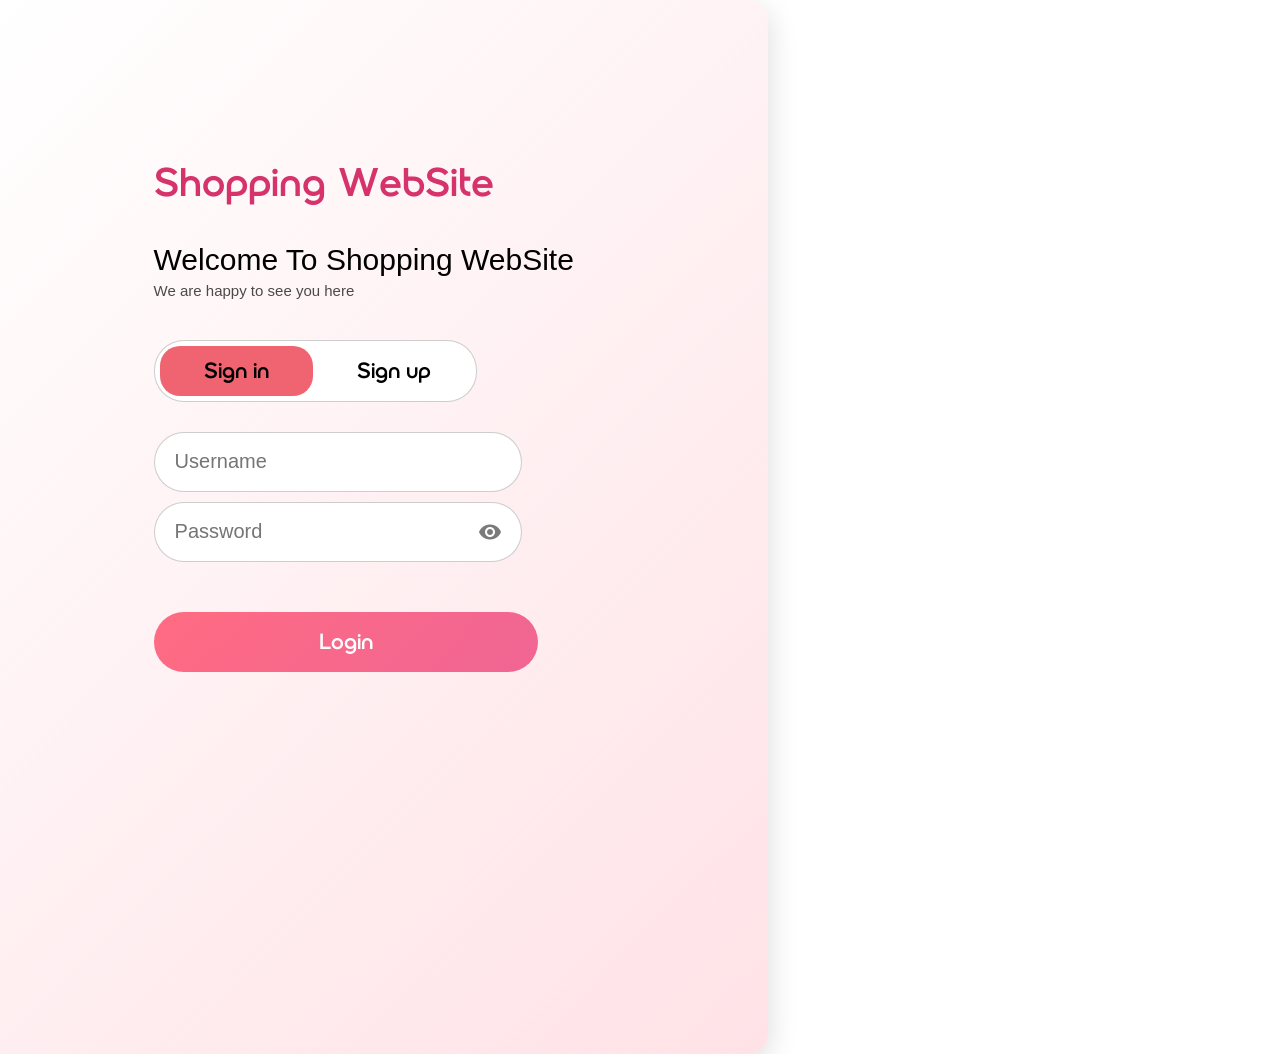
==== src/admin/index.html @ a98aa0a7 "dev UI user + logic login user" ====
<!DOCTYPE html>
<html lang="en">
<head>
    <meta charset="UTF-8">
    <meta name="viewport" content="width=device-width, initial-scale=1.0">
    <link rel="stylesheet" href="../style.css">
    <title>Admin Panel</title>
</head>
<body>
        <div id="feature_admin_info">
            <h2>Admin Management</h2>
            <button><a href="./roles/" style="text-decoration: none; color: black;">Roles Page</a></button>
            <input type="text" placeholder="User Name" class="input_user">
            <input type="text" placeholder="Password" class="input_password">
            <button onclick="add_users()">Add New User</button>
            <button onclick="sign_out()">Sign out</button>
            <select name="roles" id="roles_users">
                <option value="" hidden>Choose Role</option>
            </select>
        </div>
        <div id="info_table_admin">
            <table class="table_admin">
                <tr>
                    <th>ID</th>
                    <th>Username</th>
                    <th>Password</th>
                    <th>Roles</th>
                    <th>Action</th>
                </tr>
            </table>
        </div>
        <script src="../main.js"></script>
        <script src="admin.js"></script>
</body> 
</html>
---- src/style.css ----
@font-face {
    font-family: "darleysans";
    src: url(../asset/font/DarleySans-Regular.otf);
}
@font-face {
    font-family: "dita";
    src: url(../asset/font/Dita-Sweet.ttf);
}
@keyframes fadeIn {
    from {
        opacity: 0;
        transform: translateY(20px);
    }
    to {
        opacity: 1;
        transform: translateY(0);
    }
}
:root{
    --background: rgba(255, 245, 245, 0.8);
    --font_text : -apple-system, BlinkMacSystemFont, 'Segoe UI', 'Roboto', 'Oxygen',
        'Ubuntu', 'Cantarell', 'Fira Sans', 'Droid Sans', 'Helvetica Neue',
        sans-serif;
    --font_text_other: "darleysans" , sans-serif;
    --background-image: url(../asset/img/yuya_shop.png);
    --font_text_user: 'dita', sans-serif;
}
#body_login
{
    margin: 0;
    font-family: var(--font_text);
    background: var(--background-image);
    background-size: cover;
    background-repeat: no-repeat;
    animation: fadeIn 0.6s ease;
}

h2{
    color: #d6336c;
    margin: 0;
    font-weight: 500;
    font-family: var(--font_text_other);
    
    margin-bottom: 5px;
    font-size: 40px;
}
p{
    font-family: var(--font_text);
    font-weight: 500;
    margin-bottom: 5px;
    font-size: 30px;
}
span
{
    opacity: 0.7;
    font-size: 15px;
}
#login_page
{
    display: grid;
    grid-template-columns: 6fr 4fr;
    grid-template-areas: 
    "content intro";
}
#conten_login
{   
    grid-area: content;
    padding-top: 20%;
    padding-left: 20%;
    background: linear-gradient(
        135deg,
        rgba(255, 255, 255, 0.85),
        rgba(255, 182, 193, 0.4)
    );
    backdrop-filter: blur(10px);
    border-bottom-right-radius: 20px;
    border-top-right-radius: 20px;
    box-shadow: 0 8px 30px rgba(0,0,0,0.15);
    min-height: 100dvh;
    /* min-width: 100dvw; */
}
.feature_sign_up,
.feature_login
{
    margin-top: 30px;
    margin-bottom: 30px;
}
.password_feature
{
    position: relative;
    width: 60%;
    margin-top: 10px;
}
.password_feature i
{
    position: absolute;
    top: 50%;
    right: 20px;
    transform: translateY(-50%);
    cursor: pointer;
    color: rgba(90, 89, 89, 0.8);
}
.hidden_feature
{
    display: none !important;
    transition: 0.3s ease;
}

.feature_sign_up input,
.feature_login input
{
    border: 1px solid rgba(90, 89, 89, 0.3);
    outline: none;
    display: block;
    margin-top: 10px;
    height: 60px;
    width: 60%;
    box-sizing: border-box;  
    max-height: 200px;
    font-size: 20px;
    padding-left: 20px;
    border-radius: 30px;
}
.feature_sign_up input:focus,
.feature_login input:focus
{
    border: 2px solid #ff6b81;
    box-shadow: 0 0 8px rgba(255, 105, 135, 0.4);
}

.password_feature input
{
    width: 100%;
    margin-top: 0;
    padding-right: 55px;
}
table{
    padding: 20px;
    height: 100%;
    overflow:scroll;
    border-spacing: 0;
}
th, td{
    padding: 0px 20px 0px 20px;
    border: 1px solid black;
}
#button_sign
{
    margin-top: 40px;
    border: 1px solid rgba(90, 89, 89, 0.3);
    background-color: white ;
    padding: 5px;
    width: fit-content;
    white-space: nowrap;
    border-radius: 30px;
}
#button_sign button{
    font-family: var(--font_text_other);
    cursor: pointer;
    border: transparent;
    background-color: white ;
    width: 12svw;
    min-height: 50px;
    font-size: 22px;
    border-radius: 20px;
    transition: all 0.3s ease;
}
#button_sign button:hover
{
    transform: translateY(-2px);
    box-shadow: 0 6px 15px rgba(0,0,0,0.2);
}

.effect_sign_buttom
{
    background-color: rgba(238, 84, 97, 0.9) !important;
}
/* ===================================button_login_register================ */
.button_login{
    color: white;
    font-family: var(--font_text_other);
    cursor: pointer;
    border: transparent;
    background: linear-gradient(135deg, #ff6b81, #f06595);
    width: 30svw;
    min-height: 60px;
    font-size: 22px;
    border-radius: 30px;
    margin-top: 50px;
    display: block;
    transition: all 0.3s ease;
}
.button_register
{
    color: white;
    font-family: var(--font_text_other);
    cursor: pointer;
    border: transparent;
    background: linear-gradient(135deg, #ff6b81, #f06595);
    width: 30svw;
    min-height: 60px;
    font-size: 22px;
    border-radius: 30px;
    margin-top: 50px;
    display: block;
    transition: all 0.3s ease;
}

#button_login_register button:hover
{
    background: linear-gradient(135deg, #f06595, #e64980);
    transform: translateY(-2px);
    box-shadow: 0 0 20px rgba(255, 105, 135, 0.6);
    transition: all 0.3s ease;
}
@media (max-width: 800px) {
    #login_page
    {
        grid-template-columns: 1fr;
        grid-template-areas: 
        "content"
        "intro";
    }
    #button_sign button
    {
        width: 30svw;
    
    }
    .feature_sign_up input,
    .feature_login input
    {
        width: 70svw;
    }
    .password_feature i
    {
        right: -40%;
    }
}
/* ===========================================PAGE_USER=================================================== */
/* ======================================================================================================= */
#body_user
{
    margin: 0;
    padding: 0;
    font-family: var(--font_text_user);
    background: linear-gradient(100deg,rgba(0, 0, 0, 0), rgba(0, 0, 0, 0.1)), url(../asset/img/back_ground_user.png);
    background-size: cover;
    min-height: 100dvh;
    animation: fadeIn 0.6s ease;
    font-weight: 600;
}
a{
    text-decoration: none;
    color: inherit;
}
#menu_page_users{
    width: 100%;
    position: fixed;
    display: grid;
    grid-template-columns: 2fr 6fr 2fr;
    grid-template-areas:
    "sidebar1 main sidebar2"
}
#menu_page_users h2{
    text-shadow: 
    0 5px 10px rgba(255, 255, 255, 0.7),
    0 10px 20px rgba(255, 255, 255, 0.8),
    0 15px 30px rgba(255, 255, 255, 0.9);
    grid-area: sidebar1;
    position: absolute;
    top: 20px;
    left: 30px;
    font-size: 50px;
}
.content_menu{
    grid-area: main;
    position: absolute;
    display: flex;
    gap: 30px;
    font-size: 25px;
    top: 30px;
    left: 50%;
    transform: translate(-50%, 50%);
}
.content_menu a{
    transition: 0.3s ease;
    padding: 0px 0px 5px 0px;
    text-decoration: none;
    color: rgba(255, 255, 255);
    text-shadow: 0 0 10px rgba(0, 0, 0, 0.9);
    background: linear-gradient(rgb(177, 22, 94), rgb(63, 4, 34));
    background-position: center bottom;
    background-repeat: no-repeat;
    background-size: 0% 3px;
    transition: 0.3s ease;
}
.content_menu a:hover{
    background-size: 100% 3px;
}
.feature_menu_user
{
    color: rgb(255, 255, 255);
    text-shadow: 0 0 10px rgba(0, 0, 0, 0.9);
    grid-area: sidebar2;
    position: absolute;
    display: flex;
    gap: 30px;
    font-size: 25px;
    top: 45px;
    right: 40px;
    margin-right: auto;
    transform: translateY(20%);
}
.feature_menu_user i
{
    font-size: 30px;
    cursor: pointer;
}
.user_account
{
    width: 50%;
    height: 50px;
}
.user_account:hover .setting_user
{
    display: flex;
    flex-direction: column;
    gap: 15px;
}
.setting_user{
    top: 45px;
    right: 50px;
    position: absolute;
    background: white;
    height: fit-content;
    white-space: nowrap;
    min-width: 200px;
    padding: 10px;
    display: none;
    border-radius: 10px;
}
.setting_user div
{
    display: flex;
    padding: 5px;
    align-items: center;
    gap: 10px;
    color: black;
    text-shadow: none;
}
.setting_user i
{
    font-size: 35px;
}
.setting_user span
{
    font-size: 20px
}
.setting_user button{
    display: block;
}
.setting_user div:hover
{
    background-color: rgb(192, 190, 190);
    border-radius: 10px;
}
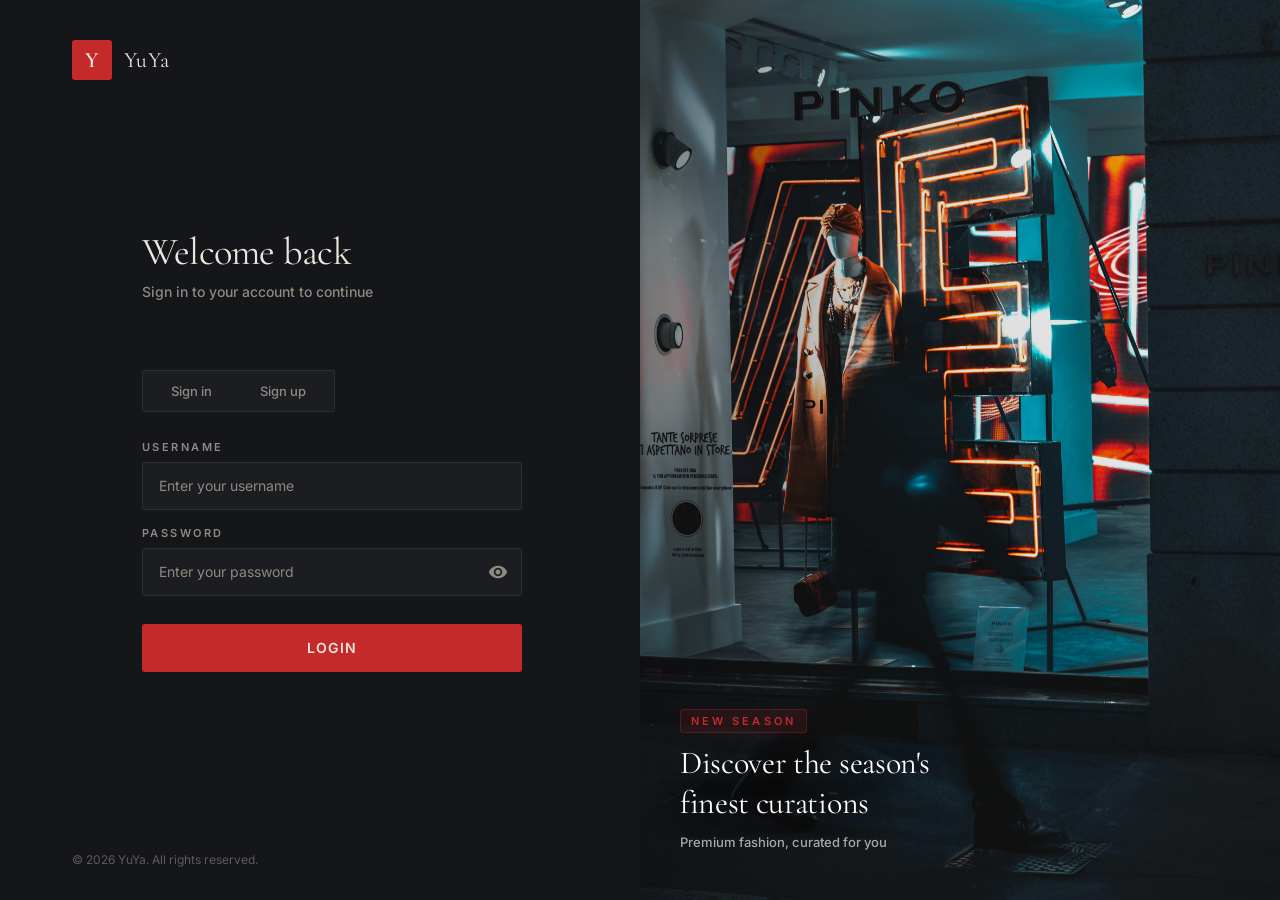
==== commit 535fb428: "push code" ====
--- a/src/admin/index.html
+++ b/src/admin/index.html
@@ -1,35 +1,146 @@
-<!DOCTYPE html>
+﻿<!DOCTYPE html>
 <html lang="en">
 <head>
     <meta charset="UTF-8">
     <meta name="viewport" content="width=device-width, initial-scale=1.0">
+    <link rel="stylesheet" href="https://fonts.googleapis.com/icon?family=Material+Icons">
+    <link rel="preconnect" href="https://fonts.googleapis.com">
+    <link rel="preconnect" href="https://fonts.gstatic.com" crossorigin>
+    <link rel="stylesheet" href="https://fonts.googleapis.com/css2?family=Cormorant+Garamond:ital,wght@0,300;0,400;0,500;0,600;1,300;1,400&family=Inter:wght@400;500;600;700&display=swap">
     <link rel="stylesheet" href="../style.css">
     <title>Admin Panel</title>
 </head>
-<body>
-        <div id="feature_admin_info">
-            <h2>Admin Management</h2>
-            <button><a href="./roles/" style="text-decoration: none; color: black;">Roles Page</a></button>
-            <input type="text" placeholder="User Name" class="input_user">
-            <input type="text" placeholder="Password" class="input_password">
-            <button onclick="add_users()">Add New User</button>
-            <button onclick="sign_out()">Sign out</button>
-            <select name="roles" id="roles_users">
-                <option value="" hidden>Choose Role</option>
-            </select>
+<body id="body_admin">
+    <div id="menu_page_admin">
+        <a href="../" title="Home">
+            <div class="admin_brand">
+                <div class="admin_brand_logo">Y</div>
+                <div class="admin_brand_text">
+                    <h1></h1>
+                    <p>Management panel</p>
+                </div>
+            </div>
+        </a>
+        <a href="./" class="menu_admin_item menu_admin_item_active">
+            <i class="material-icons">group</i>
+            <span>Users</span>
+        </a>
+        <a href="./roles/" class="menu_admin_item">
+            <i class="material-icons">settings_accessibility</i>
+            <span>Roles</span>
+        </a>
+        <a href="./admin_info/view.html" class="menu_admin_item">
+            <i class="material-icons">badge</i>
+            <span>View Admin Info</span>
+        </a>
+        <a href="./details_user/" class="menu_admin_item">
+            <i class="material-icons">manage_accounts</i>
+            <span>User Management</span>
+        </a>
+        <a href="./products/" class="menu_admin_item">
+            <i class="material-icons">category</i>
+            <span>Products</span>
+        </a>
+    </div>
+    <div id="content_page_admin">
+        <div class="title_page_admin admin_surface">
+            <div>
+                <h1>Users</h1>
+                <div class="admin_breadcrumb">
+                    <span>Members</span>
+                    <i class="material-icons">chevron_right</i>
+                    <span>Users</span>
+                </div>
+            </div>
+                <button type="button" class="buttom_sign_out " onclick="sign_out()">
+                    <i class="material-icons">logout</i>
+                    <span>Sign out</span>
+                </button>
         </div>
-        <div id="info_table_admin">
+        <div class="admin_panel admin_surface">
+            <div class="admin_search">
+                <i class="material-icons">search</i>
+                <input type="text" placeholder="Search users…">
+            </div>
+            <button class="admin_add_button" onclick="open_modal_users()">
+                <i class="material-icons">person_add</i>
+                <span>Add User</span>
+            </button>
+        </div>
+
+        <div class="info_table_admin admin_surface">
             <table class="table_admin">
                 <tr>
-                    <th>ID</th>
+                    <th width="5%">ID</th>
                     <th>Username</th>
                     <th>Password</th>
+                    <th>Detail User Id</th>
                     <th>Roles</th>
                     <th>Action</th>
                 </tr>
             </table>
         </div>
-        <script src="../main.js"></script>
-        <script src="admin.js"></script>
-</body> 
-</html>+    </div>
+
+    <!-- ── Modal: Add / Edit User ── -->
+    <div class="admin_modal_overlay" id="modal_users">
+        <div class="admin_modal">
+            <div class="admin_modal_header">
+                <h3>
+                    <i class="material-icons">person_add</i>
+                    User Information
+                </h3>
+                <button class="admin_modal_close" onclick="close_modal_users()">
+                    <i class="material-icons">close</i>
+                </button>
+            </div>
+            <div class="admin_modal_body block_feature_admin">
+                <div class="admin_modal_field">
+                    <label class="admin_modal_label">Username</label>
+                    <input type="text" placeholder="Enter username" class="input_user">
+                </div>
+                <div class="admin_modal_field">
+                    <label class="admin_modal_label">Password</label>
+                    <input type="text" placeholder="Enter password" class="input_password">
+                </div>
+                <div class="admin_modal_field">
+                    <label class="admin_modal_label">Role</label>
+                    <select id="roles_users">
+                        <option value="" hidden>Choose role…</option>
+                    </select>
+                </div>
+            </div>
+            <div class="admin_modal_footer">
+                <button class="admin_modal_cancel" onclick="close_modal_users()">Cancel</button>
+                <button class="admin_modal_save" onclick="save_and_close_users()">Save User</button>
+            </div>
+        </div>
+    </div>
+
+    <script src="../main.js"></script>
+    <script src="admin.js"></script>
+    <script>
+        function open_modal_users() {
+            document.getElementById('modal_users').classList.add('modal_active');
+        }
+        function close_modal_users() {
+            document.getElementById('modal_users').classList.remove('modal_active');
+            document.querySelector('.input_user').value = '';
+            document.querySelector('.input_password').value = '';
+            document.querySelector('#roles_users').value = '';
+            check_edit_admin = -1;
+            check_action_edit = false;
+        }
+        function save_and_close_users() {
+            add_users();
+            if (document.querySelector('.input_user').value === '') close_modal_users();
+        }
+        const _orig_edit_admin = window.edit_admin;
+        window.edit_admin = function(id) {
+            _orig_edit_admin(id);
+            open_modal_users();
+        };
+    </script>
+</body>
+</html>
+
--- a/src/style.css
+++ b/src/style.css
@@ -5,6 +5,10 @@
 @font-face {
     font-family: "dita";
     src: url(../asset/font/Dita-Sweet.ttf);
+}
+@font-face {
+    font-family: "dita2";
+    src: url(../asset/font/Dita-Sweet.otf);
 }
 @keyframes fadeIn {
     from {
@@ -14,6 +18,13 @@
     to {
         opacity: 1;
         transform: translateY(0);
+    }
+}
+@keyframes pageReveal {
+    to {
+        opacity: 1;
+        transform: scale(1);
+        filter: blur(0);
     }
 }
 :root{
@@ -24,6 +35,8 @@
     --font_text_other: "darleysans" , sans-serif;
     --background-image: url(../asset/img/yuya_shop.png);
     --font_text_user: 'dita', sans-serif;
+    --font_text_admin: 'dita2', sans-serif;
+    --font_text_center: '._Molot', sans-serif;
 }
 #body_login
 {
@@ -52,7 +65,7 @@
 }
 span
 {
-    opacity: 0.7;
+    opacity: 1;
     font-size: 15px;
 }
 #login_page
@@ -140,9 +153,16 @@
     overflow:scroll;
     border-spacing: 0;
 }
+th
+{
+    background: rgba(143, 164, 173, 0.3);
+}
 th, td{
-    padding: 0px 20px 0px 20px;
-    border: 1px solid black;
+    padding: 10px 20px 10px 20px;
+    border: 1px solid rgb(173, 172, 172);
+    font-family: var(--font_text_admin);
+    text-align: left
+
 }
 #button_sign
 {
@@ -243,8 +263,6 @@
     margin: 0;
     padding: 0;
     font-family: var(--font_text_user);
-    background: linear-gradient(100deg,rgba(0, 0, 0, 0), rgba(0, 0, 0, 0.1)), url(../asset/img/back_ground_user.png);
-    background-size: cover;
     min-height: 100dvh;
     animation: fadeIn 0.6s ease;
     font-weight: 600;
@@ -253,34 +271,46 @@
     text-decoration: none;
     color: inherit;
 }
+.text_center{
+    position: absolute;
+    top: 80%;
+    left: 50%;
+    color: white;
+    font-family: var(--font_text_center);
+    font-size: clamp(60px, 10vw, 150px);
+    transform: translate(-50%, -50%);
+    text-align: center;
+}
+.text_center h1{
+    margin: 0;
+    padding: 0;
+}
 #menu_page_users{
+    position: fixed;
+
     width: 100%;
-    position: fixed;
-    display: grid;
-    grid-template-columns: 2fr 6fr 2fr;
+    padding: 20px 32px;
+    box-sizing: border-box;
+    display: flex;
+    align-items: center;
+    justify-content: space-between;
+
     grid-template-areas:
     "sidebar1 main sidebar2"
 }
 #menu_page_users h2{
+    font-family: var(--font_text_user);
     text-shadow: 
     0 5px 10px rgba(255, 255, 255, 0.7),
     0 10px 20px rgba(255, 255, 255, 0.8),
     0 15px 30px rgba(255, 255, 255, 0.9);
-    grid-area: sidebar1;
-    position: absolute;
-    top: 20px;
-    left: 30px;
     font-size: 50px;
 }
 .content_menu{
-    grid-area: main;
-    position: absolute;
     display: flex;
     gap: 30px;
+    justify-content: center;
     font-size: 25px;
-    top: 30px;
-    left: 50%;
-    transform: translate(-50%, 50%);
 }
 .content_menu a{
     transition: 0.3s ease;
@@ -301,25 +331,29 @@
 {
     color: rgb(255, 255, 255);
     text-shadow: 0 0 10px rgba(0, 0, 0, 0.9);
-    grid-area: sidebar2;
-    position: absolute;
-    display: flex;
-    gap: 30px;
-    font-size: 25px;
-    top: 45px;
-    right: 40px;
-    margin-right: auto;
-    transform: translateY(20%);
-}
-.feature_menu_user i
-{
+    display: flex;
+    align-items: center;
+    gap: 20px;
+    font-size: 20px;
+    height: 50px;
+    white-space: nowrap;
+}
+.feature_menu_user .search_icon
+{
+    background: rgba(255, 255, 255, 0.5);
+    backdrop-filter: blur(8px);
+    border-radius: 50px;
+    border: 1px solid rgba(255,255,255,0.3);
+    height: 50%;
+    width: 50%;
+    padding: 5px;
     font-size: 30px;
     cursor: pointer;
 }
 .user_account
 {
     width: 50%;
-    height: 50px;
+    height: auto;
 }
 .user_account:hover .setting_user
 {
@@ -328,8 +362,8 @@
     gap: 15px;
 }
 .setting_user{
-    top: 45px;
-    right: 50px;
+    top: 70px;
+    right: 80px;
     position: absolute;
     background: white;
     height: fit-content;
@@ -339,8 +373,15 @@
     display: none;
     border-radius: 10px;
 }
+.user_account{
+    display: flex;
+    align-items: center;
+    gap: 10px;
+    height: 50px;
+}
 .setting_user div
 {
+    cursor: pointer;
     display: flex;
     padding: 5px;
     align-items: center;
@@ -363,4 +404,5498 @@
 {
     background-color: rgb(192, 190, 190);
     border-radius: 10px;
-}+}
+
+.open_side_bar,
+.side_bar_menu{
+    text-align: center;
+    display: none;
+}
+
+.open_side_bar{
+    position: fixed;
+    top: 100px;
+    left: 190px;
+    z-index: 30;
+    padding: 5px;
+    border-radius: 18px;
+    align-items: center;
+    justify-content: center;
+    background: #1C1D21;
+    color: white;
+    box-shadow: none;
+    cursor: pointer;
+    transition: 0.3s ease;
+}
+
+.open_side_bar i{
+    padding-left: 0px;
+    font-size: 15px;
+}
+
+.side_bar_menu{
+    position: fixed;
+    top: 20px;
+    left: 20px;
+    bottom: 20px;
+    width: fit-content;
+    padding: 24px 18px;
+    box-sizing: border-box;
+    border-radius: 34px;
+    flex-direction: column;
+    overflow-y: auto;
+    scrollbar-width: none;
+    gap: 20px;
+    z-index: 25;
+    background: linear-gradient(180deg, rgba(53, 12, 21, 0.96), rgba(34, 7, 13, 0.98));
+    border: 1px solid rgba(255, 255, 255, 0.08);
+    box-shadow: 0 28px 45px rgba(94, 48, 58, 0.28);
+    transition: width 0.3s ease, padding 0.3s ease, transform 0.3s ease;
+}
+.side_bar_menu_content{
+    display: block;
+    position: fixed;
+    top: 20px;
+    left: 20px;
+    bottom: 20px;
+    width: fit-content;
+    padding: 24px 18px;
+    box-sizing: border-box;
+    border-radius: 34px;
+    flex-direction: column;
+    overflow-y: auto;
+    scrollbar-width: none;
+    gap: 20px;
+    z-index: 25;
+    background: linear-gradient(180deg, rgba(53, 12, 21, 0.96), rgba(34, 7, 13, 0.98));
+    border: 1px solid rgba(255, 255, 255, 0.08);
+    box-shadow: 0 28px 45px rgba(94, 48, 58, 0.28);
+    transition: width 0.3s ease, padding 0.3s ease, transform 0.3s ease;
+}
+.side_bar_brand{
+    display: flex;
+    align-items: center;
+    gap: 14px;
+    padding-bottom: 18px;
+    border-bottom: 1px solid rgba(255, 230, 234, 0.18);
+}
+
+.side_bar_brand_mark{
+    width: 48px;
+    height: 48px;
+    border-radius: 16px;
+    display: flex;
+    align-items: center;
+    justify-content: center;
+    background: #C42A2A;
+    color: white;
+    font-size: 26px;
+    box-shadow: none;
+}
+
+.side_bar_brand_text{
+    display: flex;
+    flex-direction: column;
+    gap: 4px;
+    color: white;
+}
+
+.side_bar_brand_text h3{
+    margin: 0;
+    font-size: 26px;
+    font-weight: 500;
+}
+
+.side_bar_brand_text span{
+    font-size: 15px;
+    opacity: 0.7;
+}
+
+.side_bar_links{
+    display: flex;
+    flex-direction: column;
+    gap: 10px;
+}
+
+.side_bar_links_secondary{
+    padding-top: 10px;
+    border-top: 1px solid rgba(255, 230, 234, 0.12);
+}
+
+.side_bar_item{
+    width: 100%;
+    border: none;
+    display: flex;
+    align-items: center;
+    gap: 14px;
+    min-height: 52px;
+    padding: 0 16px;
+    box-sizing: border-box;
+    border-radius: 18px;
+    color: rgba(255, 255, 255, 0.95);
+    background: transparent;
+    font-family: var(--font_text);
+    font-size: 18px;
+    cursor: pointer;
+    transition: 0.25s ease;
+}
+
+.side_bar_item:hover{
+    background: rgba(196, 42, 42, 0.12);
+    border-left: 2px solid #C42A2A;
+    box-shadow: none;
+}
+
+.side_bar_item i{
+    font-size: 22px;
+    flex-shrink: 0;
+}
+
+.side_bar_item_button{
+    text-align: left;
+}
+
+.side_bar_account{
+    margin-top: auto;
+    display: flex;
+    flex-direction: column;
+    gap: 14px;
+    padding-top: 18px;
+    border-top: 1px solid rgba(255, 230, 234, 0.18);
+}
+
+.side_bar_item_account{
+    background: rgba(255, 255, 255, 0.08);
+}
+.side_bar_item_account span
+{
+    width: 90px;
+}
+.side_bar_account_actions{
+    gap: 8px;
+}
+
+.side_bar_menu_close{
+    width: 94px;
+    padding-left: 14px;
+    padding-right: 14px;
+}
+
+.side_bar_menu_close .side_bar_brand{
+    justify-content: center;
+}
+
+.side_bar_menu_close .side_bar_item,
+.side_bar_menu_close .side_bar_brand{
+    justify-content: center;
+}
+
+.side_bar_menu_close .side_bar_brand_text,
+.side_bar_menu_close .side_bar_item span{
+    display: none;
+}
+
+.open_side_bar_shift{
+    left: 96px;
+}
+.body_men_page{
+    padding-left: 250px;
+    box-sizing: border-box;
+    background-position: center;
+}
+.body_men_page .open_side_bar{
+    display: flex;
+    top: 110px;
+    left: 184px;
+    transform: translateY(-50%);
+    width: 36px;
+    height: 36px;
+    padding: 0;
+    border-radius: 50%;
+    background: #1C1D21;
+    box-shadow: none;
+}
+.body_men_page .open_side_bar i{
+    font-size: 20px;
+}
+.body_men_page .open_side_bar_shift{
+    left: 84px;
+}
+.body_men_page .side_bar_menu{
+
+    display: flex;
+    top: 16px;
+    left: 16px;
+    bottom: 16px;
+    width: fit-content;
+    border-radius: 42px;
+}
+.body_men_page .side_bar_menu_close{
+    width: 96px;
+    padding-left: 14px;
+    padding-right: 14px;
+}
+.buy_item{
+    cursor: pointer;
+    border: 2px solid rgba(255, 255, 255, 0.9);
+    padding: 100px 30px 100px 30px;
+    border-radius: 100px;
+    color: #fdfdfd;
+    text-shadow: 0 0 30px rgba(0, 0, 0, 0.5);
+    position: absolute;
+    left: 15%;
+    top: 35%;
+    transform: translate(-50%, -50%);
+    font-size: 20px;
+    display: flex;
+    flex-direction: column;
+    gap: 50px;
+    text-align: center;
+}
+.buy_item i{
+    font-size: 40px;
+}
+@media (max-height: 800px) {
+    .buy_item{
+        top: 40%;
+        padding-top: 20px;
+        gap: 20px;
+        height: 50px;
+    }
+}
+@media (max-width: 900px){
+    .body_men_page .open_side_bar
+    {
+        left: 180px !important;
+    }
+    .body_men_page .open_side_bar_shift
+    {
+        left: 80px !important;
+    }
+    #menu_page_users{
+        display: none;
+    }
+
+    .open_side_bar{
+        display: flex;
+    }
+
+    .side_bar_menu{
+        display: flex;
+    }
+
+    #body_user{
+        padding-left: 118px;
+        box-sizing: border-box;
+    }
+    .text_center{
+        font-size: 90px;
+    }
+    .buy_item{
+        display: none;
+    }
+}
+
+@media (max-width: 640px){
+    .side_bar_menu{
+        width: 250px;
+        top: 14px;
+        left: 14px;
+        bottom: 14px;
+        border-radius: 28px;
+    }
+
+    .side_bar_menu_close{
+        width: 82px;
+        padding-left: 10px;
+        padding-right: 10px;
+    }
+    .open_side_bar
+    {
+        top: 110px;
+        left: 190px;
+    }
+    .open_side_bar_shift{
+        top: 90px;
+        left: 58px;
+    }
+
+    #body_user{
+        background-position: center;
+        padding-left: 112px;
+    }
+    .body_men_page{
+        padding-left: 112px;
+    }
+    .text_center{
+        font-size: 50px;
+    }
+}
+@media (max-width: 900px){
+    .body_men_page .open_side_bar{
+        left: 84px;
+    }
+
+    .body_men_page .open_side_bar_shift{
+        left: 78px;
+    }
+
+    .body_men_page .side_bar_menu{
+        top: 14px;
+        left: 14px;
+        bottom: 14px;
+        border-radius: 28px;
+    }
+
+    .body_men_page{
+        padding-left: 126px;
+    }
+}
+
+/* ============================================================PAGE ADMIN==================================================================================================*/
+/* ======================================================================================================================================================================= */
+#body_admin{
+    margin: 0;
+    padding: 18px;
+    display: grid;
+    grid-template-columns: 1.5fr 8fr;
+    gap: 18px;
+    grid-template-areas: 
+    "menu_admin main";
+    background:
+        radial-gradient(circle at top left, rgba(255, 221, 224, 0.78), transparent 28%),
+        radial-gradient(circle at top right, rgba(245, 197, 202, 0.52), transparent 24%),
+        linear-gradient(180deg, #fff8f6 0%, #fdeff0 100%);
+    min-height: 100dvh;
+    width: 100%;
+    box-sizing: border-box;
+    align-items: start;
+    overflow-x: hidden;
+}
+#menu_page_admin{
+    grid-area: menu_admin;
+    background: rgba(255, 251, 250, 0.9);
+    border: 1px solid rgba(232, 205, 206, 0.8);
+    border-radius: 28px;
+    box-shadow: 0 18px 45px rgba(176, 126, 133, 0.14);
+    padding: 22px 14px;
+    display: flex;
+    flex-direction: column;
+    gap: 10px;
+}
+#content_page_admin{
+    grid-area: main;
+    min-height: 100dvh;
+    display: flex;
+    flex-direction: column;
+    gap: 18px;
+    width: 100%;
+    min-width: 0;
+}
+#content_page_admin h1
+{
+    text-shadow: none;
+    font-family: var(--font_text);
+    padding: 0;
+    margin: 0;
+    color: #8d4f58;
+    font-size: 42px;
+    font-weight: 700;
+}
+#menu_page_admin div
+{
+    display: flex;
+    align-items: center;
+    gap: 15px;
+}
+#menu_page_admin span{
+    font-family: var(--font_text);
+    font-weight: 500;
+    opacity: 1;
+    font-size: 18px;
+}
+.info_table_admin
+{
+    box-sizing: border-box;
+    width: 100%;
+    display: block;
+}
+.table_admin
+{
+    width: 100%;
+    background: #fffdfc;
+    min-width: 760px;
+}
+
+.admin_surface{
+    background: rgba(255, 252, 251, 0.9);
+    border: 1px solid rgba(236, 212, 214, 0.82);
+    border-radius: 28px;
+    box-shadow: 0 16px 42px rgba(183, 136, 141, 0.12);
+    width: 100%;
+    box-sizing: border-box;
+}
+
+.title_page_admin{
+    position: relative;
+    padding: 24px 28px;
+}
+
+.title_page_admin_actions{
+    position: absolute;
+    right: 18px;
+    top: 28px;
+    display: flex;
+    align-items: center;
+    gap: 12px;
+}
+
+.admin_breadcrumb{
+    display: flex;
+    align-items: center;
+    gap: 8px;
+    color: #7a4a55;
+    margin-top: 12px;
+}
+
+.admin_breadcrumb span{
+    font-size: 17px;
+    opacity: 1;
+}
+
+.admin_breadcrumb i{
+    font-size: 18px;
+    color: #cfadb2;
+}
+
+.admin_brand{
+    padding: 8px 10px 24px 10px;
+    margin-bottom: 10px;
+}
+
+.admin_brand_logo{
+    width: 52px;
+    height: 52px;
+    border-radius: 18px;
+    justify-content: center;
+    background: linear-gradient(135deg, #f06b83, #f694a7);
+    color: white;
+    font-size: 26px;
+    font-weight: 700;
+    box-shadow: 0 12px 22px rgba(240, 107, 131, 0.25);
+}
+
+.admin_brand_text{
+    display: flex;
+    flex-direction: column;
+    gap: 4px !important;
+}
+
+.admin_brand_text h1{
+    margin: 0;
+    font-size: 24px;
+    color: #8d4f58;
+    font-family: var(--font_text);
+}
+
+.admin_brand_text p{
+    margin: 0;
+    font-size: 14px;
+    color: #7a4a55;
+    font-family: var(--font_text);
+    font-weight: 500;
+}
+
+.menu_admin_item{
+    display: flex;
+    align-items: center;
+    gap: 14px;
+    border-radius: 18px;
+    padding: 14px 16px;
+    color: #8a6a70;
+    transition: 0.25s ease;
+    border: none;
+    background: transparent;
+    cursor: pointer;
+    box-sizing: border-box;
+}
+.buttom_sign_out
+{
+    position: absolute;
+    right: 18px;
+    top: 40px;
+    display: flex;
+    align-items: center;
+    justify-content: center;
+    gap: 10px;
+    border-radius: 18px;
+    padding: 14px 16px;
+    color: #af354b;
+    transition: 0.25s ease;
+    border: none;
+    background: transparent;
+    cursor: pointer;
+    box-sizing: border-box;;
+}
+
+.title_page_admin_actions .buttom_sign_out{
+    position: static;
+}
+
+.admin_secondary_link{
+    display: inline-flex;
+    align-items: center;
+    justify-content: center;
+    gap: 10px;
+    min-height: 52px;
+    padding: 0 18px;
+    border-radius: 18px;
+    background: rgba(240, 107, 131, 0.12);
+    color: #af354b;
+    font-family: var(--font_text);
+    font-size: 17px;
+    font-weight: 600;
+    transition: 0.25s ease;
+    box-sizing: border-box;
+}
+
+.admin_secondary_link:hover{
+    background: rgba(240, 107, 131, 0.2);
+}
+
+.admin_secondary_link span{
+    opacity: 1;
+    font-size: 17px;
+}
+.buttom_sign_out span
+{
+    display: flex;
+    align-content: center;
+    font-family: var(--font_text);
+    font-size: 20px;
+    font-weight: 500;
+}
+.buttom_sign_out:hover
+{
+    background: rgba(175, 53, 75, 0.3);
+    color: #af737e;
+}
+.menu_admin_item i{
+    font-size: 22px;
+}
+
+.menu_admin_item:hover,
+.menu_admin_item_active{
+    background: linear-gradient(135deg, #f06b83, #ef8ca1);
+    color: white;
+    box-shadow: 0 12px 25px rgba(240, 107, 131, 0.24);
+}
+
+.menu_admin_button{
+    margin-top: auto;
+    width: 100%;
+    text-align: left;
+}
+
+.admin_stat_card{
+    position: relative;
+    overflow: hidden;
+    min-height: 138px;
+    border-radius: 24px;
+    padding: 22px 20px;
+    border: 1px solid rgba(242, 223, 224, 0.95);
+    box-shadow: inset 0 1px 0 rgba(255, 255, 255, 0.6);
+}
+
+.admin_stat_icon{
+    width: 48px;
+    height: 48px;
+    border-radius: 14px;
+    justify-content: center;
+    background: rgba(255, 255, 255, 0.92);
+    box-shadow: 0 8px 20px rgba(189, 150, 156, 0.15);
+    margin-bottom: 26px;
+}
+
+.admin_stat_card i{
+    font-size: 24px;
+}
+.admin_stat_card p{
+    margin: 0 0 8px 0;
+    font-size: 16px;
+    line-height: 1.3;
+    font-family: var(--font_text);
+    color: #8d6f73;
+    font-weight: 500;
+}
+
+.admin_stat_card h3{
+    margin: 0;
+    font-size: 20px;
+    font-family: var(--font_text);
+    color: #7f4d55;
+}
+
+.admin_panel{
+    padding: 18px;
+    box-sizing: border-box;
+    display: flex;
+    align-items: center;
+    gap: 12px;
+}
+
+.admin_search{
+    flex: 1;
+    display: flex;
+    align-items: center;
+    gap: 12px;
+    padding: 0 18px;
+    height: 62px;
+    border: 1px solid #ecd5d8;
+    border-radius: 18px;
+    background: #fffdfc;
+    margin-bottom: 16px;
+}
+.admin_search h3
+{
+    font-family: var(--font_text_admin);
+    color: #af354b;
+}
+
+.admin_search i{
+    color: #b0848c;
+    font-size: 24px;
+}
+
+.admin_search input{
+    width: 100%;
+    border: none;
+    outline: none;
+    background: transparent;
+    font-size: 18px;
+    font-family: var(--font_text);
+}
+
+.block_feature_admin{
+    display: grid;
+    grid-template-columns: 1fr 1fr 2fr 1fr;
+    gap: 14px;
+}
+
+.roles_form{
+    display: grid;
+    grid-template-columns: minmax(0, 1fr) 220px;
+    gap: 14px;
+}
+
+.block_feature_admin input,
+.block_feature_admin select,
+.roles_form input{
+    width: 100%;
+    height: 54px;
+    border-radius: 16px;
+    border: 1px solid #ecd5d8;
+    background: #fffdfc;
+    padding: 0 16px;
+    font-size: 16px;
+    font-family: var(--font_text);
+    box-sizing: border-box;
+}
+
+/* .block_feature_admin input:focus,
+.block_feature_admin select:focus,
+.roles_form input:focus{
+    outline: none;
+    border-color: #f08da0;
+    box-shadow: 0 0 0 4px rgba(240, 141, 160, 0.14);
+} */
+
+.admin_action_button{
+    width: 100%;
+    height: 54px;
+    border-radius: 16px;
+    border: none;
+    background: linear-gradient(135deg, #f06b83, #ef8ca1);
+    color: white;
+    font-size: 16px;
+    font-family: var(--font_text);
+    font-weight: 600;
+    cursor: pointer;
+    box-shadow: 0 14px 28px rgba(240, 107, 131, 0.2);
+}
+
+.admin_action_button:hover{
+    transform: translateY(-1px);
+}
+
+.info_table_admin table{
+    padding: 0;
+}
+
+.table_roles{
+    width: 100%;
+    background: #fffdfc;
+    min-width: 560px;
+}
+
+.table_admin th,
+.table_admin td,
+.table_roles th,
+.table_roles td{
+    border: 1px solid #f0dde0;
+    padding: 18px 14px;
+    font-family: var(--font_text_admin);
+    font-size: 16px;
+    color: #7f5f65;
+    background: rgba(255, 253, 252, 0.95);
+}
+
+.table_admin th,
+.table_roles th{
+    background: #fdf0f1;
+    color: #8d4f58;
+    font-weight: 700;
+}
+
+.table_admin tr:hover td,
+.table_roles tr:hover td{
+    background: #fff6f7;
+}
+
+.table_admin button,
+.table_roles button{
+    border: none;
+    border-radius: 12px;
+    padding: 10px 14px;
+    margin-right: 8px;
+    font-family: var(--font_text_admin);
+    font-size: 14px;
+    font-weight: 600;
+    cursor: pointer;
+    background: #ffe7ec;
+    color: #d94f77;
+}
+
+/* .table_admin button:last-child,
+.table_roles button:last-child{
+    background: #f7e6e6;
+    color: #ba6a6a;
+} */
+
+.types_form{
+    display: grid;
+    grid-template-columns: minmax(0, 1.15fr) minmax(0, 1.85fr) 220px;
+    gap: 14px;
+    align-items: stretch;
+}
+
+.types_form input,
+.types_form textarea{
+    width: 100%;
+    border-radius: 16px;
+    border: 1px solid #ecd5d8;
+    background: #fffdfc;
+    padding: 16px;
+    font-size: 16px;
+    font-family: var(--font_text);
+    box-sizing: border-box;
+}
+
+.types_form input{
+    height: 54px;
+}
+
+.types_form textarea{
+    min-height: 120px;
+    resize: vertical;
+}
+
+.table_type_product_info{
+    min-width: 760px;
+}
+
+.type_description_cell{
+    max-width: 420px;
+    line-height: 1.6;
+}
+
+.body_types_product{
+    margin: 0;
+    min-height: 100dvh;
+    padding: 24px;
+    box-sizing: border-box;
+    background:
+        radial-gradient(circle at top left, rgba(255, 221, 224, 0.78), transparent 28%),
+        radial-gradient(circle at top right, rgba(245, 197, 202, 0.52), transparent 24%),
+        linear-gradient(180deg, #fff8f6 0%, #fdeff0 100%);
+}
+
+.types_product_page{
+    max-width: 1280px;
+    margin: 0 auto;
+    display: flex;
+    flex-direction: column;
+    gap: 18px;
+}
+
+.types_product_header{
+    padding: 24px 28px;
+    display: flex;
+    align-items: flex-start;
+    justify-content: space-between;
+    gap: 18px;
+}
+
+.types_product_title{
+    display: flex;
+    flex-direction: column;
+    gap: 18px;
+}
+
+.types_product_title h1{
+    margin: 0;
+    color: #8d4f58;
+    font-family: var(--font_text);
+    font-size: 40px;
+    font-weight: 700;
+}
+
+.types_back_link{
+    display: inline-flex;
+    align-items: center;
+    gap: 10px;
+    width: fit-content;
+    padding: 10px 16px;
+    border-radius: 999px;
+    background: rgba(240, 107, 131, 0.12);
+    color: #af354b;
+    font-family: var(--font_text);
+    font-weight: 600;
+    transition: 0.25s ease;
+}
+
+.types_back_link:hover{
+    background: rgba(240, 107, 131, 0.2);
+}
+
+.types_back_link span{
+    opacity: 1;
+    font-size: 16px;
+}
+
+.types_sign_out_button{
+    display: inline-flex;
+    align-items: center;
+    justify-content: center;
+    gap: 10px;
+    min-height: 52px;
+    padding: 0 18px;
+    border: none;
+    border-radius: 18px;
+    background: transparent;
+    color: #af354b;
+    font-family: var(--font_text);
+    cursor: pointer;
+    transition: 0.25s ease;
+}
+
+.types_sign_out_button:hover{
+    background: rgba(175, 53, 75, 0.12);
+}
+
+.types_sign_out_button span{
+    opacity: 1;
+    font-size: 18px;
+    font-weight: 600;
+}
+
+.action_cell{
+    position: relative;
+    width: 88px;
+}
+
+.action_menu{
+    position: relative;
+    display: inline-block;
+}
+
+.action_menu_button{
+    width: 36px;
+    height: 36px;
+    border-radius: 999px !important;
+    border: none !important;
+    margin: 0 !important;
+    padding: 0 !important;
+    background: #f5eef0 !important;
+    color: #9d7a82 !important;
+    display: inline-flex;
+    align-items: center;
+    justify-content: center;
+    font-size: 20px !important;
+    line-height: 1;
+    cursor: pointer;
+    transition: 0.2s ease;
+}
+
+.action_menu_button:hover,
+.action_menu:focus-within .action_menu_button{
+    background: #eddfe3 !important;
+    color: #7f4d55 !important;
+}
+
+.action_menu_list{
+    position: absolute;
+    top: calc(100% + 8px);
+    right: 0;
+    min-width: 132px;
+    padding: 8px;
+    border-radius: 16px;
+    border: 1px solid rgba(232, 205, 206, 0.9);
+    background: #fffdfc;
+    box-shadow: 0 14px 28px rgba(176, 126, 133, 0.18);
+    z-index: 10;
+    display: none;
+    flex-direction: column;
+    gap: 6px;
+}
+
+.action_menu:hover .action_menu_list,
+.action_menu:focus-within .action_menu_list{
+    display: flex;
+}
+
+.action_menu_list button{
+    width: 100%;
+    margin: 0 !important;
+    border-radius: 12px !important;
+    text-align: left;
+    padding: 10px 12px !important;
+    background: transparent !important;
+    color: #7f5f65 !important;
+    box-shadow: none !important;
+}
+
+.action_menu_list button:hover{
+    background: #fff1f4 !important;
+    color: #d94f77 !important;
+}
+
+@media (max-width: 1100px){
+    #body_admin{
+        grid-template-columns: 1fr;
+    }
+
+    #menu_page_admin{
+        flex-direction: row;
+        flex-wrap: wrap;
+        align-items: center;
+        justify-content: space-between;
+    }
+
+    .admin_brand{
+        width: 100%;
+        padding-bottom: 10px;
+    }
+
+    .menu_admin_button{
+        margin-top: 0;
+        width: calc(50% - 6px);
+    }
+
+    .menu_admin_item{
+        flex: 1 1 calc(50% - 6px);
+        justify-content: left;
+    }
+
+    .admin_overview,
+    .admin_overview_roles,
+    .block_feature_admin{
+        grid-template-columns: 1fr;
+    }
+
+    .roles_form{
+        grid-template-columns: 1fr;
+    }
+
+    .types_form{
+        grid-template-columns: 1fr;
+    }
+
+    .types_product_header{
+        flex-direction: column;
+    }
+}
+
+@media (max-width: 720px){
+    #body_admin{
+        padding: 12px;
+        gap: 12px;
+    }
+
+    #menu_page_admin{
+        padding: 16px 12px;
+        border-radius: 22px;
+        gap: 8px;
+    }
+
+    .title_page_admin{
+        padding: 20px;
+    }
+
+    .title_page_admin_actions{
+        position: static;
+        margin-top: 16px;
+        flex-direction: column;
+        align-items: stretch;
+    }
+
+    .buttom_sign_out{
+        width: 100%;
+    }
+
+    #content_page_admin h1{
+        font-size: 34px;
+    }
+
+    .admin_panel{
+        padding: 14px;
+    }
+
+    .admin_search{
+        height: 54px;
+        padding: 0 14px;
+        border-radius: 16px;
+    }
+
+    .admin_search input{
+        font-size: 16px;
+    }
+
+    .admin_overview,
+    .admin_overview_roles,
+    .block_feature_admin,
+    .roles_form,
+    .types_form{
+        grid-template-columns: 1fr;
+    }
+
+    .menu_admin_item,
+    .menu_admin_button{
+        width: 100%;
+        justify-content: left;
+    }
+
+    .info_table_admin{
+        border-radius: 22px;
+    }
+
+    .types_product_header{
+        padding: 20px;
+    }
+
+    .types_product_title h1{
+        font-size: 34px;
+    }
+
+    .types_sign_out_button{
+        width: 100%;
+        justify-content: center;
+    }
+
+    .table_admin th,
+    .table_admin td,
+    .table_roles th,
+    .table_roles td{
+        padding: 12px 10px;
+        font-size: 14px;
+    }
+}
+
+@media (max-width: 480px){
+    #body_admin{
+        padding: 10px;
+    }
+
+    .title_page_admin{
+        padding: 16px;
+    }
+
+    .body_types_product{
+        padding: 12px;
+    }
+
+    #content_page_admin h1{
+        font-size: 28px;
+    }
+
+    .admin_breadcrumb{
+        gap: 4px;
+        flex-wrap: wrap;
+    }
+
+    .admin_breadcrumb span{
+        font-size: 14px;
+    }
+
+    .admin_brand{
+        padding: 4px 6px 16px 6px;
+    }
+
+    .admin_brand_logo{
+        width: 44px;
+        height: 44px;
+        font-size: 22px;
+    }
+
+    .admin_brand_text h1{
+        font-size: 20px;
+    }
+
+    .admin_brand_text p{
+        font-size: 12px;
+    }
+
+    .admin_secondary_link,
+    .types_sign_out_button{
+        min-height: 48px;
+        font-size: 15px;
+    }
+
+    .menu_admin_item{
+        padding: 12px 14px;
+    }
+
+    .block_feature_admin input,
+    .block_feature_admin select,
+    .roles_form input,
+    .types_form input,
+    .types_form textarea,
+    .admin_action_button{
+        height: 50px;
+        font-size: 15px;
+    }
+
+    .types_form textarea{
+        min-height: 120px;
+    }
+
+    .types_product_header{
+        padding: 16px;
+    }
+
+    .types_product_title h1{
+        font-size: 28px;
+    }
+
+    .types_back_link{
+        width: 100%;
+        justify-content: center;
+    }
+
+    .table_admin{
+        min-width: 620px;
+    }
+
+    .table_roles{
+        min-width: 460px;
+    }
+}
+/* ====================================================================PAGE_DETAIL_USER=============================================================== */
+/* -------------------------------------------------------------------------------==================================================================== */
+.body_detail_user
+{
+    margin: 0;
+    padding: 18px;
+    display: grid;
+    grid-template-columns: 1.5fr 8fr;
+    gap: 30px;
+    grid-template-areas: 
+    "menu_detail main_detail";
+    background: linear-gradient(
+    120deg,
+    #F3E6E3 0%,
+    #E6CFCB 50%,
+    #D8B4AE 100%
+    );
+    min-height: 100dvh;
+    width: 100%;
+    box-sizing: border-box;
+    align-items: start;
+    overflow-x: hidden; 
+}
+.setting_detail_user
+{
+    grid-area: menu_detail;
+    background: rgba(255, 251, 250, 0.9);
+    border: 1px solid rgba(232, 205, 206, 0.8);
+    border-radius: 28px;
+    box-shadow: 0 18px 45px rgba(176, 126, 133, 0.14);
+    padding: 22px 14px;
+    display: flex;
+    flex-direction: column;
+    gap: 10px;
+}
+.setting_detail_user .admin_brand,
+.setting_detail_user .admin_brand div
+{
+    display: flex;
+    align-items: center;
+    gap: 15px;
+}
+.setting_detail_user span{
+    font-family: var(--font_text);
+    font-weight: 500;
+    opacity: 1;
+    font-size: 18px;
+}
+.main_content_table
+{
+    grid-area: main_detail;
+    min-height: 100dvh;
+    display: flex;
+    flex-direction: column;
+    align-items: center; 
+    margin-top: 70px;
+    gap: 20px;
+    font-family: var(--font_text);
+}
+.user_view_dashboard
+{
+    grid-area: main_detail;
+    min-height: 100dvh;
+    display: flex;
+    flex-direction: column;
+    gap: 18px;
+    width: 100%;
+    min-width: 0;
+    margin-top: 100px   ;
+}
+.main_content_table .notice_info_table
+{
+    color: rgb(46, 45, 45);
+    text-align: center;
+}
+.notice_info_table h1{
+    font-size: clamp(20px, 50px, 70px);
+}
+.notice_info_table h3
+{
+    opacity: 0.7;
+    font-family: var(--font_text_user);
+}
+.table_add_info
+{
+    display: flex;
+    flex-direction: column;
+    padding: 40px;
+    width: 60%;
+}
+.info_detail_user
+{
+    position: relative;
+}
+.table_add_info div
+{
+    display: flex;
+    flex-direction: column;
+    gap: 20px;
+}
+.table_add_info input
+{
+    width: 100%;
+    height: 54px;
+    border-radius: 16px;
+    border: 1px solid #ecd5d8;
+    background: #fffdfc;
+    padding: 0 16px;
+    font-size: 16px;
+    font-family: var(--font_text);
+    box-sizing: border-box;
+}
+.table_add_info span
+{
+    opacity: 1;
+    font-family: var(--font_text_admin);
+    font-size: 16px;
+    color: #7f5f65;
+}
+.gender
+{
+    display: inline-block !important;
+}
+.gender input
+{
+    width: 20px;
+    height: 15px;
+    transform: scale(1.5);
+}
+.buttom_add_info button
+{
+    background: #dd93a3;
+    color: #4b091d;
+    border: none;
+    padding: 12px 28px;
+    border-radius: 10px;
+    font-size: 15px;
+    font-weight: 600;
+    cursor: pointer;
+    transition: all 0.3s ease;
+    right: 10px;
+    position: absolute;
+}
+/* ============================================buttom_back============= */
+.buttom_back
+{
+    cursor: pointer;
+    position: absolute;
+    display: flex;
+    justify-content: center;
+    top: 5%;
+    gap: 10px;
+    left: 18%;
+}
+.buttom_back span
+{
+    display: flex;
+    align-items: center;
+}
+.buttom_back button
+{
+    cursor: pointer;
+    display: flex;
+    align-items: center;
+    font-family: var(--font_text_other);
+    background: transparent;
+    border: transparent;
+    font-size: 25px;
+}
+/* ==============================================View_Info============================ */
+.view_info_user{
+    grid-area: main_detail;
+    display: flex;
+    flex-direction: column;
+    gap: 50px;
+    margin: 100px;
+}
+.view_info_user img
+{
+    background: #ffffff;
+    border-radius: 60px;
+    padding: 0;
+    width: 120px;
+    height: 120px;
+}
+.view_info_user h1{
+    font-size: clamp(20px, 30px, 40px);
+    font-family: var(--font_text_admin);
+}
+.title_content_info{
+    border-radius: 28px;
+    overflow: hidden;
+    box-sizing: border-box;
+    width: 70%;
+    overflow-x: auto;
+    display: block;
+}
+.table_info_user{
+    width: 100%;
+    background: #fffdfc;
+    padding: 0;
+}
+.view_info_user table th
+{
+    border: transparent;
+}
+.view_info_user table td{
+    border: transparent;
+    border-bottom: 1px solid #f0dde0;
+    padding: 18px 14px;
+    font-family: var(--font_text_admin);
+    font-size: 16px;
+    color: #7f5f65;
+    background: rgba(255, 253, 252, 0.95);
+}
+/* =======================================Page_usermanagerment=========================== */
+.body_user_managerment
+{
+    margin: 0;
+    padding: 18px;
+    display: grid;
+    grid-template-columns: 1.5fr 8fr;
+    gap: 18px;
+    grid-template-areas: 
+    "menu_managerment main_managerment";
+    background:
+        radial-gradient(circle at top left, rgba(255, 221, 224, 0.78), transparent 28%),
+        radial-gradient(circle at top right, rgba(245, 197, 202, 0.52), transparent 24%),
+        linear-gradient(180deg, #fff8f6 0%, #fdeff0 100%);
+    min-height: 100dvh;
+    width: 100%;
+    box-sizing: border-box;
+    align-items: start;
+    overflow-x: hidden;
+}
+#menu_page_managerment
+{
+    grid-area: menu_managerment;
+    background: rgba(255, 251, 250, 0.9);
+    border: 1px solid rgba(232, 205, 206, 0.8);
+    border-radius: 28px;
+    box-shadow: 0 18px 45px rgba(176, 126, 133, 0.14);
+    padding: 22px 14px;
+    display: flex;
+    flex-direction: column;
+    gap: 10px;
+}
+#menu_page_managerment div
+{
+    display: flex;
+    align-items: center;
+    gap: 15px;
+}
+#menu_page_managerment span{
+    font-family: var(--font_text);
+    font-weight: 500;
+    opacity: 1;
+    font-size: 18px;
+}
+#content_page_managerment
+{
+    grid-area: main_managerment;
+    min-height: 100dvh;
+    display: flex;
+    flex-direction: column;
+    gap: 18px;
+    width: 100%;
+    min-width: 0;
+}
+#content_page_managerment h1
+{
+    text-shadow: none;
+    font-family: var(--font_text);
+    padding: 0;
+    margin: 0;
+    color: #8d4f58;
+    font-size: 42px;
+    font-weight: 700;
+}
+.info_details_user{
+    border-radius: 28px;
+    overflow: hidden;
+    box-sizing: border-box;
+    width: 100%;
+    overflow-x: auto;
+    display: block;
+}
+.info_details_user{
+    border-radius: 28px;
+    overflow: hidden;
+    box-sizing: border-box;
+    width: 100%;
+    overflow-x: auto;
+    display: block;
+}
+.table_details_user{
+    width: 100%;
+    background: #fffdfc;
+    padding: 0;
+}
+.table_details_user th,
+.table_details_user td{
+    color: #7f5f65;
+    border: 1px solid rgba(0, 0, 0, 0.1);
+    background: rgba(255, 253, 252, 0.95);
+    border-bottom: 1px solid #f0dde0;
+    padding: 18px 14px;
+    font-family: var(--font_text_admin);
+    font-size: 16px;
+}
+.table_details_user th{
+    background: #fdf0f1;
+    color: #8d4f58;
+    font-weight: 700;
+}
+.table_details_user tr:hover td{
+    background: #fff6f7;
+}
+.table_details_user button
+{
+    border: none;
+    border-radius: 12px;
+    padding: 10px 14px;
+    margin-right: 8px;
+    font-family: var(--font_text_admin);
+    font-size: 14px;
+    font-weight: 600;
+    cursor: pointer;
+    background: #ffe7ec;
+    color: #d94f77;
+}
+
+@media (max-width: 1100px){
+    .body_detail_user,
+    .body_user_managerment
+    {
+        grid-template-columns: 1fr;
+        gap: 18px;
+    }
+
+    .body_detail_user
+    {
+        grid-template-areas:
+        "menu_detail"
+        "main_detail";
+    }
+
+    .setting_detail_user,
+    #menu_page_managerment
+    {
+        flex-direction: row;
+        flex-wrap: wrap;
+        align-items: center;
+        justify-content: space-between;
+    }
+
+    .setting_detail_user .admin_brand,
+    #menu_page_managerment .admin_brand
+    {
+        width: 100%;
+        padding-bottom: 10px;
+    }
+
+    .setting_detail_user .menu_admin_item,
+    #menu_page_managerment .menu_admin_item
+    {
+        flex: 1 1 calc(50% - 6px);
+        justify-content: left;
+    }
+
+    .main_content_table
+    {
+        margin-top: 0;
+    }
+
+    .table_add_info,
+    .title_content_info
+    {
+        width: 100%;
+    }
+
+    .view_info_user
+    {
+        margin: 0;
+    }
+
+    .buttom_back
+    {
+        right: -60%;
+        top: 40px;
+    }
+}
+
+@media (max-width: 720px){
+    .body_detail_user,
+    .body_user_managerment
+    {
+        padding: 12px;
+        gap: 12px;
+    }
+
+    .setting_detail_user,
+    #menu_page_managerment
+    {
+        padding: 16px 12px;
+        border-radius: 22px;
+        gap: 8px;
+    }
+
+    .setting_detail_user .menu_admin_item,
+    #menu_page_managerment .menu_admin_item
+    {
+        width: 100%;
+        flex-basis: 100%;
+    }
+
+    .notice_info_table h1
+    {
+        font-size: 34px;
+    }
+
+    .notice_info_table h3
+    {
+        font-size: 20px;
+    }
+
+    .table_add_info
+    {
+        padding: 20px 14px;
+    }
+
+    .view_info_user
+    {
+        gap: 24px;
+        margin-top: 56px;
+    }
+
+    .title_content_info
+    {
+        width: 100%;
+    }
+
+    .table_details_user
+    {
+        min-width: 860px;
+    }
+
+    .table_info_user
+    {
+        min-width: 420px;
+    }
+
+    .table_details_user button
+    {
+        margin-bottom: 8px;
+    }
+
+    .buttom_add_info button
+    {
+        position: static;
+        width: 100%;
+    }
+
+    .buttom_back
+    {
+        top: 40px;
+        right: -50%;
+    }
+}
+
+@media (max-width: 480px){
+    .body_detail_user,
+    .body_user_managerment
+    {
+        padding: 10px;
+    }
+
+    .setting_detail_user .admin_brand,
+    #menu_page_managerment .admin_brand
+    {
+        padding: 4px 6px 16px 6px;
+    }
+
+    .notice_info_table h1
+    {
+        font-size: 28px;
+    }
+
+    .notice_info_table h3
+    {
+        font-size: 16px;
+    }
+
+    .table_add_info
+    {
+        padding: 16px 12px;
+    }
+
+    .table_add_info input
+    {
+        height: 50px;
+        font-size: 15px;
+    }
+
+    .gender
+    {
+        display: flex !important;
+        flex-wrap: wrap;
+        gap: 12px;
+        align-items: center;
+    }
+
+    .gender span
+    {
+        margin-right: 8px;
+    }
+
+    .view_info_user img
+    {
+        width: 96px;
+        height: 96px;
+    }
+
+    .table_details_user
+    {
+        min-width: 760px;
+    }
+
+    .table_info_user
+    {
+        min-width: 320px;
+    }
+}
+/* ================================Product_page=========================== */
+.content_table_product
+{
+    background: white;
+    border-radius: 18px;
+    overflow: hidden;
+    box-sizing: border-box;
+    overflow: scroll;
+    scrollbar-width: thin;
+    height: fit-content;
+    padding-bottom: 70px;
+}
+.title_table_product{
+    display: flex;
+    align-items: center;
+    gap: 14px;
+    border-radius: 18px;
+    padding: 20px 0px 0px 40px;
+}
+.title_table_product i
+{
+    border-radius: 20px;
+    background: transparent;
+    color: #d6336c;
+    box-shadow: 
+    0px 5px  10px rgba(214, 51, 108, 0.8),
+    0px 10px 15px rgba(214, 51, 108, 0.7);
+    font-size: 15px;
+}
+.title_table_product span
+{   
+    font-size: 20px;
+    font-weight: 600;
+    color: #850818;
+    font-family: var(--font_text);
+    margin: 0;
+}
+.table_product_info{
+    width: 100%;
+    background: #ffffff;
+}
+.table_product_info th,
+.table_product_info td{
+    border: none;
+}
+.table_product_info th{
+    border-bottom: 1px solid #8b313f;
+    background: #ffffff;
+    color: #8d4f58;
+}
+/* BUTTOMSETTING */
+.feature_opening_setting
+{
+    width: 30px;
+    position: relative;
+}
+.status_feature_opening_setting
+{
+    display: flex !important;
+}
+.feature_opening_setting i
+{
+    cursor: pointer;
+}
+.buttom_setting_product
+{
+    top: 0px;
+    left: 30px;
+    position: absolute;
+    width: fit-content;
+    height: fit-content;
+    gap: 10px;
+    flex-direction: column;
+    box-sizing: border-box;
+    background-color: #fdf8f8;
+    border: 1px solid #525252;
+    border-radius: 10px;
+    padding: 10px;
+    display: none;
+}
+.buttom_setting_product button
+{
+    font-size: 15px;
+    font-family: var(--font_text_admin);
+    border-radius: 10px;
+    color: #d42c45;
+    background: transparent;
+    border: none;
+    cursor: pointer;
+    width: 90px;
+    height: 30px;
+    padding: 0;
+    margin: 0;
+    transition: 0.3s;
+}
+.buttom_setting_product button:hover
+{
+    background: linear-gradient(180deg, rgba(243, 82, 82, 0.5), rgba(243, 169, 169, 0.3));
+    color: #220202;
+    transition: 0.3s;
+}
+.feature_product{
+    display: grid;
+    grid-template-columns: 2fr 2fr 2fr;
+    gap: 14px;
+}
+.feature_product input,
+.feature_product select{
+    width: 100%;
+    height: 54px;
+    border-radius: 16px;
+    border: 1px solid #ecd5d8;
+    background: #fffdfc;
+    padding: 0 16px;
+    font-size: 16px;
+    font-family: var(--font_text);
+    box-sizing: border-box;
+}
+.page_types_produce
+{
+    display: flex;
+    align-items: center;
+    gap: 10px;
+    padding-bottom: 20px;
+}
+.page_types_produce select
+{
+    border: transparent;
+    background: linear-gradient(135deg, #f093fb, #f78090);
+    color: white;
+}
+.page_types_produce option
+{
+    background: #d46a7e;
+}
+.page_types_produce select:hover{
+    background: linear-gradient(135deg, #e07cfb, #e94b63);
+    box-shadow: 0 8px 10px rgba(245, 87, 108, 0.4);
+}
+.feature_types{
+    position: relative;
+}
+.note_types_product
+{
+    border: 1px solid #000000;
+    background: #fffdfc;
+    padding: 5px;
+    width: 90%;
+    top: 0px;
+    left: 80px;
+    font-size: 15px;
+    position: absolute;
+    display: none;
+}
+.feature_types:hover .note_types_product
+{
+    display: flex;
+}
+
+input[type="file"] {
+    padding-top: 15px;
+}
+.image_management_page{
+    margin: 0;
+    min-height: 100dvh;
+    padding: 40px 22px;
+    box-sizing: border-box;
+    background:
+        radial-gradient(circle at top left, rgba(255, 214, 220, 0.7), transparent 26%),
+        radial-gradient(circle at top right, rgba(249, 205, 209, 0.6), transparent 24%),
+        linear-gradient(180deg, #fff9f8 0%, #fff4f3 100%);
+}
+.image_page_shell{
+    max-width: 1280px;
+    margin: 0 auto;
+    display: flex;
+    flex-direction: column;
+    gap: 20px;
+}
+.image_page_hidden_brand{
+    display: none !important;
+}
+.image_page_header,
+.image_page_form_card,
+.image_table_card{
+    background: rgba(255, 252, 251, 0.94);
+    border: 1px solid #efd6d7;
+    border-radius: 30px;
+    box-shadow: 0 18px 42px rgba(218, 170, 174, 0.18);
+}
+.image_page_header{
+    padding: 28px;
+}
+.image_back_link{
+    width: fit-content;
+    min-height: 44px;
+    padding: 0 18px;
+    border-radius: 999px;
+    display: inline-flex;
+    align-items: center;
+    gap: 10px;
+    background: #fdecef;
+    color: #b04f63;
+    font-family: var(--font_text);
+    font-size: 15px;
+    font-weight: 600;
+    margin-bottom: 24px;
+}
+.image_back_link i{
+    font-size: 20px;
+}
+.image_page_heading h1{
+    margin: 0;
+    font-size: clamp(34px, 4vw, 56px);
+    line-height: 1.1;
+    color: #5c2a33;
+    font-family: var(--font_text);
+}
+.image_page_breadcrumb{
+    display: flex;
+    align-items: center;
+    gap: 8px;
+    margin-top: 14px;
+    color: #7a4a55;
+}
+.image_page_breadcrumb span{
+    opacity: 1;
+    font-size: 15px;
+    font-family: var(--font_text_admin);
+}
+.image_page_breadcrumb i{
+    font-size: 16px;
+}
+.image_page_meta{
+    display: flex;
+    flex-wrap: wrap;
+    gap: 18px;
+    margin-top: 24px;
+}
+.image_page_meta_item{
+    min-width: 150px;
+    display: flex;
+    flex-direction: column;
+    gap: 8px;
+}
+.image_page_meta_item span{
+    opacity: 1;
+    color: #7a4a55;
+    font-size: 13px;
+    letter-spacing: 0.04em;
+    text-transform: uppercase;
+    font-family: var(--font_text);
+}
+.image_page_meta_item b{
+    color: #4d1e28;
+    font-size: 22px;
+    font-family: var(--font_text_admin);
+}
+.image_page_form_card{
+    padding: 18px;
+}
+.feature_image_product{
+    display: grid;
+    grid-template-columns: 1.4fr 2.2fr 220px;
+    gap: 14px;
+    align-items: start;
+}
+.feature_image_product input{
+    width: 100%;
+    min-height: 54px;
+    border-radius: 18px;
+    border: 1px solid #efcfd3;
+    background: #fffdfc;
+    padding: 0 18px;
+    font-size: 16px;
+    font-family: var(--font_text);
+    box-sizing: border-box;
+    outline: none;
+}
+.feature_image_product input:focus{
+    border-color: #ea7d91;
+    box-shadow: 0 0 0 4px rgba(240, 107, 131, 0.1);
+}
+.feature_image_product input[type="file"]{
+    padding-top: 15px;
+}
+.image_save_button{
+    min-height: 54px;
+    border: none;
+    border-radius: 18px;
+    background: linear-gradient(135deg, #eb6c88, #ec7f98);
+    color: white;
+    font-family: var(--font_text);
+    font-size: 16px;
+    font-weight: 700;
+    cursor: pointer;
+    box-shadow: 0 16px 26px rgba(235, 108, 136, 0.26);
+    transition: 0.25s ease;
+}
+.image_save_button:hover{
+    transform: translateY(-1px);
+    box-shadow: 0 18px 30px rgba(235, 108, 136, 0.32);
+}
+.image_table_card{
+    overflow: hidden;
+}
+.image_table_scroll{
+    overflow-x: auto;
+}
+.table_image{
+    width: 100%;
+    background: transparent;
+    padding: 0;
+    min-width: 900px;
+}
+.table_image th,
+.table_image td{
+    border: 1px solid #f0d9dc;
+    padding: 18px 14px;
+    background: rgba(255, 253, 252, 0.92);
+    color: #8a5a63;
+    font-size: 16px;
+}
+.table_image th{
+    background: #fff4f6;
+    color: #9a5a68;
+    font-weight: 700;
+}
+.table_image button{
+    border: 2px solid #a25260;
+    border-radius: 12px;
+    min-width: 72px;
+    height: 34px;
+    padding: 0 10px;
+    margin-right: 8px;
+    font-family: var(--font_text_admin);
+    font-size: 14px;
+    cursor: pointer;
+    background: white;
+    color: #a25260;
+}
+.table_image button:hover{
+    background: #fff1f4;
+}
+@media (max-width: 900px){
+    .image_management_page{
+        padding: 18px 12px;
+    }
+
+    .image_page_header,
+    .image_page_form_card,
+    .image_table_card{
+        border-radius: 24px;
+    }
+
+    .image_page_header{
+        padding: 20px;
+    }
+
+    .feature_image_product{
+        grid-template-columns: 1fr;
+    }
+
+    .image_save_button{
+        width: 100%;
+    }
+}
+ /* =================================PAGE_MEN============================*/
+.content_inventory_ỉtem
+{
+    margin: 10px;
+    padding: 20px;
+}
+/* =================================PAGE_MEN/WOMEN_REFRESH============================*/
+.side_bar_item_active_user{
+    background: linear-gradient(135deg, rgba(240, 107, 131, 0.95), rgba(201, 139, 154, 0.9));
+    box-shadow: 0 12px 24px rgba(159, 101, 163, 0.18);
+}
+
+.collection_theme_men{
+    --collection-accent: #8d5d4f;
+    --collection-accent-strong: #5c392f;
+    --collection-surface: rgba(255, 250, 247, 0.88);
+    --collection-surface-strong: rgba(255, 247, 241, 0.96);
+    --collection-line: rgba(128, 92, 79, 0.16);
+    --collection-text: #4d342d;
+    --collection-muted: #8e6e66;
+    background:
+        radial-gradient(circle at top left, rgba(219, 194, 178, 0.45), transparent 28%),
+        radial-gradient(circle at top right, rgba(152, 112, 96, 0.22), transparent 24%),
+        linear-gradient(180deg, #fff9f5 0%, #f8eee8 100%);
+}
+
+.collection_theme_women{
+    --collection-accent: #c07b8a;
+    --collection-accent-strong: #7b4e59;
+    --collection-surface: rgba(255, 249, 248, 0.9);
+    --collection-surface-strong: rgba(255, 246, 245, 0.97);
+    --collection-line: rgba(166, 113, 125, 0.16);
+    --collection-text: #5f3d45;
+    --collection-muted: #9c737d;
+    background:
+        radial-gradient(circle at top left, rgba(244, 205, 212, 0.5), transparent 30%),
+        radial-gradient(circle at top right, rgba(214, 167, 175, 0.24), transparent 22%),
+        linear-gradient(180deg, #fffafb 0%, #faeff0 100%);
+}
+
+.body_men_page{
+    opacity: 0;
+    transform: scale(1.05);
+    filter: blur(10px);
+    min-height: 100dvh;
+}
+.body_men_page {
+    animation: pageReveal 0.3s ease forwards;
+}
+
+.collection_shell{
+    min-height: 100dvh;
+    padding: 24px 24px 24px 0;
+    display: grid;
+    grid-template-columns: 1fr;
+    gap: 22px;
+    box-sizing: border-box;
+}
+
+.collection_dashboard{
+    display: flex;
+    flex-direction: column;
+    gap: 22px;
+    min-width: 0;
+}
+
+.collection_topbar,
+.collection_catalog_card,
+.collection_detail_panel{
+    background: var(--collection-surface);
+    border: 1px solid var(--collection-line);
+    box-shadow: 0 20px 42px rgba(124, 92, 84, 0.12);
+    backdrop-filter: blur(16px);
+}
+
+.collection_topbar{
+    background: #1e2028;
+    display: flex;
+    align-items: center;
+    justify-content: space-between;
+    gap: 16px;
+    padding: 18px 20px;
+    border-radius: 30px;
+}
+
+.collection_search{
+    display: flex;
+    align-items: center;
+    gap: 12px;
+    width: min(520px, 100%);
+    min-height: 56px;
+    padding: 0 18px;
+    border-radius: 999px;
+    background: rgba(255, 255, 255, 0.6);
+    border: 1px solid rgba(255, 255, 255, 0.72);
+    box-sizing: border-box;
+}
+
+.collection_search i{
+    color: var(--collection-muted);
+}
+
+.collection_search_input{
+    width: 100%;
+    border: none;
+    outline: none;
+    background: transparent;
+    font-size: 15px;
+    color: var(--collection-text);
+    font-family: var(--font_text);
+}
+
+.collection_search_input::placeholder{
+    color: rgba(101, 71, 63, 0.55);
+}
+
+.collection_actions{
+    display: flex;
+    align-items: center;
+    justify-content: flex-end;
+    gap: 12px;
+}
+
+.collection_icon_button{
+    width: 50px;
+    height: 50px;
+    border: transparent;
+    border-radius: 18px;
+    background: rgba(255, 255, 255, 0.64);
+    color: var(--collection-text);
+    cursor: pointer;
+    transition: 0.25s ease;
+}
+
+.collection_icon_button:hover,
+.collection_edit_button:hover,
+.collection_primary_action:hover,
+.collection_secondary_action:hover,
+.item_men:hover{
+    transform: translateY(-2px);
+}
+
+.collection_profile_card{
+    min-width: 210px;
+    display: flex;
+    align-items: center;
+    justify-content: space-between;
+    gap: 14px;
+    padding: 10px 12px 10px 16px;
+    border-radius: 20px;
+    background: linear-gradient(135deg, rgba(255, 255, 255, 0.8), rgba(251, 239, 236, 0.76));
+    border: 1px solid rgba(255, 255, 255, 0.72);
+    box-sizing: border-box;
+}
+
+.collection_profile_name{
+    display: block;
+    color: var(--collection-text);
+    font-family: var(--font_text);
+    font-size: 16px;
+}
+
+.collection_profile_role{
+    opacity: 1;
+    color: var(--collection-muted);
+}
+
+.collection_profile_card img{
+    width: 48px;
+    height: 48px;
+    border-radius: 16px;
+    object-fit: cover;
+}
+
+.collection_hero{
+    display: grid;
+    grid-template-columns: minmax(0, 1.2fr) minmax(320px, 0.8fr);
+    gap: 22px;
+}
+
+.collection_spotlight_card{
+    position: relative;
+    overflow: hidden;
+    border-radius: 34px;
+    border: 1px solid var(--collection-line);
+    background: var(--collection-surface-strong);
+    box-shadow: 0 20px 44px rgba(124, 92, 84, 0.12);
+}
+
+.collection_heading{
+    padding: 34px;
+    display: flex;
+    flex-direction: column;
+    gap: 22px;
+}
+
+.collection_heading::before,
+.collection_spotlight_card::before,
+.collection_catalog_card::before,
+.collection_detail_panel::before{
+    content: "";
+    position: absolute;
+    inset: 0;
+    pointer-events: none;
+    background: linear-gradient(135deg, rgba(255, 255, 255, 0.3), transparent 46%);
+}
+
+.collection_heading_copy{
+    position: relative;
+    z-index: 1;
+}
+
+.collection_kicker,
+.collection_section_kicker{
+    margin: 0 0 10px;
+    font-size: 13px;
+    letter-spacing: 0.18em;
+    text-transform: uppercase;
+    color: var(--collection-accent);
+    font-family: var(--font_text);
+}
+
+.collection_heading h2{
+    margin: 0;
+    font-size: clamp(22px, 3vw, 46px);
+    line-height: 1.06;
+    color: var(--collection-text);
+    font-family: var(--font_text);
+}
+.collection_heading span 
+{
+    font-size: 20px;
+    font-family: var(--font_text);
+}
+
+.collection_heading > div > span,
+.collection_heading_copy > span,
+.collection_spotlight_copy p,
+.collection_stat_card p,
+.collection_section_heading > span,
+.collection_detail_block p,
+.collection_detail_list li{
+    opacity: 1;
+    color: var(--collection-muted);
+    font-size: 15px;
+    line-height: 1.75;
+    font-family: var(--font_text);
+}
+
+.collection_chip_row,
+.collection_heading_actions,
+.collection_palette_row{
+    display: flex;
+    flex-wrap: wrap;
+    gap: 10px;
+    position: relative;
+    z-index: 1;
+}
+
+.collection_chip{
+    padding: 10px 16px;
+    border-radius: 999px;
+    background: rgba(255, 255, 255, 0.7);
+    border: 1px solid rgba(255, 255, 255, 0.75);
+    color: var(--collection-text);
+    font-size: 14px;
+    opacity: 1;
+}
+
+.collection_primary_action,
+.collection_secondary_action{
+    min-height: 48px;
+    padding: 0 22px;
+    border-radius: 999px;
+    display: inline-flex;
+    align-items: center;
+    justify-content: center;
+    font-family: var(--font_text);
+    font-size: 15px;
+    font-weight: 700;
+    cursor: pointer;
+    transition: 0.25s ease;
+}
+
+.collection_primary_action{
+    color: white;
+    background: linear-gradient(135deg, var(--collection-accent-strong), var(--collection-accent));
+    box-shadow: 0 18px 26px rgba(134, 89, 77, 0.22);
+}
+
+.collection_secondary_action{
+    border: 1px solid var(--collection-line);
+    color: var(--collection-text);
+    background: rgba(255, 255, 255, 0.66);
+}
+
+.collection_spotlight_card{
+    display: grid;
+    grid-template-columns: minmax(0, 1fr) 180px;
+    gap: 12px;
+    padding: 26px;
+}
+
+.collection_spotlight_copy,
+.collection_spotlight_media{
+    position: relative;
+    z-index: 1;
+}
+
+.collection_spotlight_label,
+.collection_detail_label,
+.collection_stat_card > span{
+    opacity: 1;
+    color: var(--collection-accent);
+    font-size: 12px;
+    font-family: var(--font_text);
+    letter-spacing: 0.16em;
+    text-transform: uppercase;
+}
+
+.collection_spotlight_card h2,
+.collection_section_heading h2,
+.collection_detail_block h3{
+    margin: 14px 0 10px;
+    color: var(--collection-text);
+    font-family: var(--font_text);
+}
+
+.collection_spotlight_card h2{
+    font-size: 28px;
+    line-height: 1.15;
+}
+
+.collection_spotlight_meta{
+    display: flex;
+    gap: 20px;
+    margin-top: 22px;
+}
+
+.collection_spotlight_meta strong,
+.collection_stat_card strong{
+    display: block;
+    color: var(--collection-text);
+    font-size: 28px;
+    font-family: var(--font_text_admin);
+}
+
+.collection_spotlight_meta span{
+    opacity: 1;
+    color: var(--collection-muted);
+}
+
+.collection_spotlight_media{
+    display: flex;
+    align-items: end;
+    justify-content: center;
+}
+
+.collection_spotlight_media img{
+    width: 100%;
+    max-width: 180px;
+    max-height: 260px;
+    object-fit: contain;
+    filter: drop-shadow(0 16px 32px rgba(59, 35, 30, 0.18));
+}
+
+.collection_stats_grid{
+    display: grid;
+    grid-template-columns: repeat(3, minmax(0, 1fr));
+    gap: 18px;
+}
+
+.collection_stat_card{
+    padding: 24px;
+    border-radius: 26px;
+    border: 1px solid var(--collection-line);
+    background: rgba(255, 255, 255, 0.55);
+    box-shadow: 0 16px 34px rgba(124, 92, 84, 0.8);
+}
+
+.collection_catalog_card{
+    position: relative;
+    overflow: hidden;
+    border-radius: 34px;
+    padding: 26px;
+    display: grid;
+    grid-template-columns: repeat(auto-fill, minmax(260px, 1fr));
+    gap: 20px;
+}
+
+.collection_section_heading{
+    position: relative;
+    z-index: 1;
+    margin-bottom: 18px;
+    display: flex;
+    align-items: end;
+    justify-content: space-between;
+    gap: 16px;
+}
+
+.collection_section_heading h2{
+    font-size: 30px;
+}
+
+.collection_detail_panel{
+    position: sticky;
+    top: 24px;
+    height: fit-content;
+    border-radius: 32px;
+    padding: 22px;
+}
+
+.collection_detail_header{
+    display: flex;
+    align-items: center;
+    justify-content: space-between;
+    gap: 12px;
+    padding-bottom: 18px;
+    border-bottom: 1px solid var(--collection-line);
+    margin-bottom: 18px;
+}
+
+.collection_detail_header span{
+    opacity: 1;
+    font-size: 16px;
+    color: var(--collection-text);
+    font-family: var(--font_text);
+    font-weight: 700;
+}
+
+.collection_edit_button{
+    width: 42px;
+    height: 42px;
+    border: 1px solid var(--collection-line);
+    border-radius: 14px;
+    background: rgba(255, 255, 255, 0.64);
+    color: var(--collection-text);
+    cursor: pointer;
+    transition: 0.25s ease;
+}
+
+.collection_detail_body{
+    display: flex;
+    flex-direction: column;
+    gap: 16px;
+}
+
+.collection_detail_block{
+    padding: 18px;
+    border-radius: 22px;
+    background: rgba(255, 255, 255, 0.62);
+    border: 1px solid rgba(255, 255, 255, 0.68);
+}
+
+.collection_detail_block h3{
+    font-size: 24px;
+}
+
+.collection_palette{
+    width: 38px;
+    height: 38px;
+    border-radius: 14px;
+    border: 2px solid rgba(255, 255, 255, 0.76);
+    box-shadow: 0 0px 10px rgba(124, 92, 84, 0.9);
+}
+
+.collection_detail_list{
+    margin: 12px 0 0;
+    padding-left: 20px;
+}
+
+.collection_inventory{
+    position: relative;
+    z-index: 1;
+    display: grid;
+    grid-template-columns: repeat(auto-fill, minmax(240px, 1fr));
+    gap: 20px;
+    min-height: 220px;
+}
+
+.collection_inventory:empty::before{
+    content: "No products yet. The layout is ready and will render your existing data automatically.";
+    display: block;
+    grid-column: 1 / -1;
+    padding: 28px;
+    border-radius: 26px;
+    border: 1px dashed var(--collection-line);
+    background: rgba(255, 255, 255, 0.48);
+    color: var(--collection-muted);
+    font-family: var(--font_text);
+    font-size: 15px;
+}
+
+.item_men{
+    cursor: pointer;
+    display: flex;
+    flex-direction: column;
+    gap: 10px;
+    padding: 18px;
+    border-radius: 28px;
+    border: 1px solid rgba(255, 255, 255, 0.82);
+    background: linear-gradient(180deg, rgba(255, 255, 255, 0.92), rgba(255, 248, 245, 0.8));
+    box-shadow: 0 18px 34px rgba(124, 92, 84, 0.5);
+    transition: 0.25s ease;
+}
+
+.item_men img{
+    width: 100%;
+    height: 260px;
+    border-radius: 22px;
+    object-fit: cover;
+    display: block;
+    background: linear-gradient(180deg, rgba(248, 238, 231, 0.8), rgba(255, 255, 255, 0.95));
+}
+
+.item_men h3{
+    margin: 10px 0px 10px 0px;
+    font-family: var(--font_text_admin);
+    font-size: 24px;
+    color: var(--collection-text);
+}
+
+.item_men span{
+    opacity: 1;
+    color: var(--collection-accent);
+    text-transform: uppercase;
+    font-size: 17px;
+}
+
+/* .item_men h3:last-child{
+    font-size: 18px;
+    color: var(--collection-accent-strong);
+} */
+
+@media (max-width: 1240px){
+    .collection_shell{
+        grid-template-columns: 1fr;
+        padding-right: 16px;
+    }
+
+    .collection_detail_panel{
+        position: static;
+    }
+}
+
+@media (max-width: 980px){
+    .collection_hero,
+    .collection_stats_grid{
+        grid-template-columns: 1fr;
+    }
+
+    .collection_topbar{
+        flex-direction: column;
+        align-items: stretch;
+    }
+
+    .collection_actions{
+        justify-content: space-between;
+        flex-wrap: wrap;
+    }
+
+    .collection_profile_card{
+        flex: 1 1 100%;
+    }
+}
+
+@media (max-width: 720px){
+    .body_men_page{
+        padding-left: 98px;
+    }
+
+    .collection_shell{
+        padding: 14px 12px 18px 0;
+        gap: 14px;
+    }
+
+    .collection_topbar,
+    .collection_heading,
+    .collection_catalog_card,
+    .collection_detail_panel,
+    .collection_spotlight_card{
+        border-radius: 24px;
+    }
+
+    .collection_heading,
+    .collection_catalog_card,
+    .collection_detail_panel{
+        padding: 18px;
+    }
+
+    .collection_spotlight_card{
+        grid-template-columns: 1fr;
+    }
+
+    .collection_spotlight_media{
+        justify-content: flex-start;
+    }
+
+    .collection_section_heading{
+        align-items: flex-start;
+        flex-direction: column;
+    }
+
+    .collection_catalog_card{
+        grid-template-columns: repeat(2, 1fr);
+        gap: 14px;
+    }
+
+    .item_men img{
+        height: 200px;
+    }
+
+    .item_men h3{
+        font-size: 18px;
+    }
+
+    .item_men span{
+        font-size: 13px;
+    }
+}
+
+@media (max-width: 480px){
+    .collection_catalog_card{
+        grid-template-columns: 1fr;
+    }
+
+    .item_men img{
+        height: 240px;
+    }
+}
+/* =============================PAGE_ITEM============================ */
+.feature_item
+{
+    display: flex;
+    align-items: center;
+    justify-content: space-between;
+    flex-wrap: wrap;
+    gap: 10px;
+    padding-right: 20px;
+}
+
+.buttom_search h3
+{
+    margin: 0;
+    padding-left: 30px;
+    font-size: clamp(20px, 40px, 50px);
+    font-family: var(--font_text);
+    color: #8d4f58;
+}
+.item_back_link{
+    cursor: pointer;
+    width: fit-content;
+    min-height: 44px;
+    padding: 0 18px;
+    display: inline-flex;
+    align-items: center;
+    gap: 10px;
+    color: #b04f63;
+    font-family: var(--font_text);
+    font-weight: 600;
+    margin: 10px 0px 24px 0px;
+}
+.item_back_link span
+{
+    font-size: 22px;
+}
+.buttom_item {
+    display: flex;
+    flex-wrap: wrap;
+    gap: 10px;
+}
+.buttom_item button{
+    cursor: pointer;
+    border: transparent;
+    background: linear-gradient(135deg, #f093fb, #f78090);
+    color: white;
+    min-height: 48px;
+    padding: 0 24px;
+    border-radius: 18px;
+    font-family: var(--font_text);
+    font-size: 16px;
+    font-weight: 600;
+    transition: 0.25s ease;
+    box-sizing: border-box;
+    white-space: nowrap;
+}
+.details_item
+{
+    display: grid;
+    grid-template-columns: 2fr 3fr;
+    grid-template-areas: "content_img content_info";
+    gap: 20px;
+    box-sizing: border-box;
+    align-items: start;
+}
+.info_img_item
+{
+    grid-area: content_img;
+    display: flex;
+    flex-direction: column;
+    gap: 12px;
+    padding: 20px;
+    border-radius: 28px;
+    border: 1px solid rgba(255, 255, 255, 0.82);
+    background: linear-gradient(180deg, rgba(255, 255, 255, 0.92), rgba(255, 248, 245, 0.8));
+    box-shadow: 0 18px 34px rgba(124, 92, 84, 0.5);
+    box-sizing: border-box;
+}
+.main_img_item img
+{
+    width: 100%;
+    height: 340px;
+    border-radius: 20px;
+    object-fit: cover;
+    display: block;
+}
+.sub_img_item
+{
+    display: flex;
+
+    flex-wrap: wrap;
+    gap: 8px;
+}
+.sub_img_item img
+{
+    flex: 1 1 calc(33% - 8px);
+    min-width: 60px;
+    max-width: 120px;
+    height: 90px;
+    border-radius: 10px;
+    object-fit: cover;
+    display: block;
+}
+.info_area table
+{
+    background: rgba(255, 253, 253, 0.92);
+    box-shadow: 0px 0px 10px rgba(0, 0, 0, 0.3);
+    width: 100%;
+    border-radius: 20px;
+}
+.sub_area_item
+{
+    display: flex;
+    align-items: center;
+    /* min-width: 200px; */
+    gap: 10px;
+}
+.area_item button
+{
+    cursor: pointer;
+    border: 1px solid plum;
+    background: transparent;
+    color: rgb(212, 28, 212);
+    padding: 8px;
+    border-radius: 10px;
+    white-space: nowrap;
+}
+.info_area th,
+.info_area td
+{
+    border: 1px solid transparent;
+    padding: 14px 12px;
+    background: rgba(255, 253, 253, 0.92);
+    color: black;
+    font-size: 15px;
+}
+.info_area th
+{
+    border-bottom: 1px solid rgba(0, 0, 0, 0.12);
+}
+.info_area div
+{
+    display: flex;
+    align-items: center;
+    gap: 12px;
+}
+.info_content_item{
+    grid-area: content_info;
+    padding: 28px;
+    display: flex;
+    flex-direction: column;
+    gap: 16px;
+    border-radius: 28px;
+    border: 1px solid rgba(255, 255, 255, 0.82);
+    background: linear-gradient(180deg, rgba(255, 255, 255, 0.92), rgba(255, 248, 245, 0.8));
+    box-shadow: 0 18px 34px rgba(124, 92, 84, 0.5);
+    box-sizing: border-box;
+    color: #333333;
+}
+.info_content_item > button
+{
+    width: fit-content;
+    background-color: white;
+    border: 1px solid rgba(0,0,0,0.15);
+    border-radius: 20px;
+    font-family: var(--font_text_user);
+    font-size: 16px;
+    padding: 6px 18px;
+    cursor: pointer;
+}
+.info_content_item h2
+{
+    color: #000000;
+    font-size: clamp(20px, 4vw, 36px);
+    margin: 0;
+}
+.info_content_item h3
+{
+    margin: 0px;
+    font-family: var(--font_text_admin);
+    font-size: clamp(22px, 3vw, 30px);
+    color: #c91e82;
+}
+.info_content_item h4
+{
+    font-size: 17px;
+    margin: 8px 0 15px 0;
+    color: #444444;
+}
+.info_content_item span1
+{
+    cursor: pointer;
+    opacity: 1;
+    color: #333333;
+    font-family: var(--font_text);
+    font-size: 16px;
+    display: inline-flex;
+    align-items: center;
+    margin: 0px 5px 5px 0px;
+    border: 1px solid rgba(0, 0, 0, 0.5);
+    padding: 5px 12px;
+    border-radius: 10px;
+}
+.detail_info_item
+{
+    display: flex;
+    flex-direction: column;
+    gap: 10px;
+}
+/* .detail_info_item > div
+{
+    display: flex;
+    flex-wrap: wrap;
+    align-items: center;
+    gap: 6px;
+} */
+.detail_info_item p
+{
+    opacity: 1;
+    color: #444444;
+    font-family: var(--font_text);
+    font-size: 16px;
+    margin: 0;
+    font-weight: 400;
+    line-height: 1.6;
+}
+.item_shipping{
+    border: 1px solid rgba(0, 0, 0, 0.18);
+    padding: 12px 16px;
+    border-radius: 12px;
+    display: inline-flex;
+    align-items: center;
+    gap: 14px;
+    margin-top: 10px;
+}
+.item_shipping h4
+{
+    margin: 0;
+    font-size: 15px;
+}
+.detail_info_item input[type="number"]
+{
+    padding: 10px;
+    border-radius: 20px;
+    width: 10%;
+    font-size: 15px;
+}
+.item_shipping span2
+{
+    font-size: 12px;
+    color: #555555;
+    opacity: 0.8;
+    display: block;
+}
+
+/* --- Responsive: tablet --- */
+@media (max-width: 860px) {
+    .body_men_page {
+        padding-left: 120px;
+    }
+    .details_item {
+        grid-template-columns: 1fr;
+        grid-template-areas:
+            "content_img"
+            "content_info";
+    }
+
+    .main_img_item img {
+        height: 300px;
+    }
+
+    .sub_img_item img {
+        height: 80px;
+    }
+
+    .feature_item {
+        padding-right: 10px;
+    }
+}
+
+@media (max-width: 540px) {
+    .feature_item {
+        flex-direction: column;
+        align-items: flex-start;
+        padding-right: 0;
+    }
+
+    .buttom_item {
+        width: 100%;
+    }
+
+    .buttom_item button {
+        flex: 1 1 auto;
+        min-height: 44px;
+        font-size: 14px;
+        padding: 0 16px;
+    }
+
+    .details_item {
+        gap: 14px;
+    }
+
+    .info_img_item {
+        padding: 14px;
+        border-radius: 20px;
+    }
+
+    .main_img_item img {
+        height: 260px;
+        border-radius: 14px;
+    }
+
+    .sub_img_item img {
+        height: 70px;
+        border-radius: 8px;
+    }
+
+    .info_content_item {
+        padding: 18px;
+        border-radius: 20px;
+    }
+
+    .info_content_item span1 {
+        font-size: 14px;
+        padding: 4px 10px;
+    }
+
+    .item_shipping {
+        padding: 10px 12px;
+        gap: 10px;
+    }
+}
+
+@media (max-width: 480px) {
+    .side_bar_menu_close,
+    .body_men_page .side_bar_menu_close {
+        width: 62px;
+        padding-left: 8px;
+        padding-right: 8px;
+    }
+
+    .side_bar_menu,
+    .body_men_page .side_bar_menu {
+        top: 10px;
+        left: 10px;
+        bottom: 10px;
+        border-radius: 22px;
+        width: 200px;
+    }
+
+    .side_bar_menu.side_bar_menu_close,
+    .body_men_page .side_bar_menu.side_bar_menu_close {
+        width: 62px !important;
+    }
+
+    .body_men_page .open_side_bar {
+        left: 192px !important;
+        top: 120px;
+    }
+
+    .body_men_page .open_side_bar_shift {
+        top: 100px;
+        left: 54px !important;
+    }
+
+    .body_men_page {
+        padding-left: 88px;
+    }
+
+    .collection_shell {
+        padding: 10px 10px 16px 0;
+        gap: 10px;
+    }
+
+    /* Topbar gọn lại */
+    .collection_topbar {
+        padding: 10px 12px;
+        gap: 8px;
+        border-radius: 18px;
+    }
+
+    .collection_profile_card {
+        min-width: 0;
+        width: fit-content;
+        padding: 6px 8px;
+        gap: 0;
+        border-radius: 14px;
+    }
+
+    .collection_profile_card img {
+        width: 38px;
+        height: 38px;
+        border-radius: 12px;
+    }
+
+    .collection_icon_button {
+        width: 40px;
+        height: 40px;
+        border-radius: 14px;
+    }
+
+    .collection_catalog_card {
+        grid-template-columns: 1fr;
+        padding: 14px;
+        gap: 14px;
+        border-radius: 18px;
+    }
+
+    .item_men img {
+        height: 220px;
+    }
+
+    .feature_item {
+        padding-right: 0;
+        gap: 8px;
+    }
+
+    .item_back_link {
+        padding: 0 10px;
+        margin-bottom: 12px;
+    }
+
+    .item_back_link span {
+        font-size: 16px;
+    }
+
+    .buttom_item button {
+        min-height: 40px;
+        font-size: 13px;
+        padding: 0 14px;
+        border-radius: 14px;
+    }
+
+    .info_img_item {
+        padding: 12px;
+        border-radius: 16px;
+    }
+
+    .main_img_item img {
+        height: 220px;
+    }
+
+    .sub_img_item img {
+        height: 60px;
+    }
+
+    .info_content_item {
+        padding: 14px;
+        border-radius: 16px;
+        gap: 12px;
+    }
+
+    .info_content_item h2 {
+        font-size: 20px;
+    }
+
+    .info_content_item h3 {
+        font-size: 20px;
+    }
+
+    .info_content_item h4 {
+        font-size: 15px;
+    }
+
+    .info_content_item span1 {
+        font-size: 13px;
+        padding: 4px 8px;
+    }
+
+    .item_shipping {
+        padding: 8px 10px;
+        gap: 8px;
+        border-radius: 10px;
+    }
+
+    .item_shipping h4 {
+        font-size: 13px;
+    }
+}
+/* ================================PAGE_CART================================ */
+.cart_topbar_left {
+    display: flex;
+    align-items: center;
+    gap: 18px;
+}
+.cart_back_link {
+    display: inline-flex;
+    align-items: center;
+    gap: 6px;
+    background: rgba(255, 255, 255, 0.64);
+    border: 1px solid rgba(255, 255, 255, 0.72);
+    border-radius: 999px;
+    padding: 8px 18px;
+    color: var(--collection-text);
+    cursor: pointer;
+    font-family: var(--font_text);
+    font-size: 14px;
+    font-weight: 600;
+    transition: 0.2s ease;
+}
+.cart_back_link i {
+    font-size: 20px;
+}
+.cart_back_link span {
+    opacity: 1;
+    font-size: 14px;
+}
+.cart_back_link:hover {
+    transform: translateY(-1px);
+    background: rgba(255, 255, 255, 0.9);
+}
+.cart_heading {
+    margin: 0;
+    padding-left: 30px;
+    font-size: clamp(20px, 40px, 50px);
+    font-family: var(--font_text);
+    color: #8d4f58;
+}
+/* ── Content grid ── */
+.cart_content_grid {
+    display: grid;
+    grid-template-columns: 1fr 320px;
+    gap: 22px;
+    align-items: start;
+}
+/* ── Items panel ── */
+.cart_items_card {
+    background: var(--collection-surface);
+    border: 1px solid var(--collection-line);
+    border-radius: 34px;
+    padding: 26px;
+    box-shadow: 0 20px 42px rgba(124, 92, 84, 0.12);
+    position: relative;
+    overflow: hidden;
+}
+.cart_items_card::before {
+    content: "";
+    position: absolute;
+    inset: 0;
+    pointer-events: none;
+    background: linear-gradient(135deg, rgba(255,255,255,0.3), transparent 46%);
+}
+.table_view_cart {
+    display: flex;
+    flex-direction: column;
+    gap: 14px;
+    position: relative;
+    z-index: 1;
+}
+/* ── Cart card ── */
+.cart_card {
+    background: linear-gradient(180deg, rgba(255,255,255,0.95), rgba(255,248,245,0.88));
+    cursor: pointer;
+    border: 1px solid rgba(255, 255, 255, 0.82);
+    border-radius: 24px;
+    padding: 16px 18px;
+    display: flex;
+    align-items: center;
+    gap: 16px;
+    box-shadow: 0 12px 28px rgba(124, 92, 84, 0.14);
+    transition: transform 0.22s ease, box-shadow 0.22s ease;
+}
+.cart_card:hover {
+    transform: translateY(-2px);
+    box-shadow: 0 18px 36px rgba(124, 92, 84, 0.22);
+}
+.cart_card_img {
+    width: 82px;
+    height: 82px;
+    border-radius: 18px;
+    object-fit: cover;
+    flex-shrink: 0;
+    background: #f2ece8;
+}
+.cart_card_img_placeholder {
+    width: 82px;
+    height: 82px;
+    border-radius: 18px;
+    background: linear-gradient(135deg, #fcd5cc, #f5e4d4);
+    flex-shrink: 0;
+    display: flex;
+    align-items: center;
+    justify-content: center;
+}
+.cart_card_img_placeholder .material-icons {
+    font-size: 32px;
+    color: #c9b8a8;
+}
+.cart_card_body {
+    flex: 1;
+    min-width: 0;
+}
+.cart_card_name {
+    font-size: 17px;
+    font-weight: 700;
+    color: var(--collection-text);
+    margin-bottom: 4px;
+    font-family: var(--font_text_admin);
+    white-space: nowrap;
+    overflow: hidden;
+    text-overflow: ellipsis;
+}
+.cart_card_desc {
+    font-size: 13px;
+    color: var(--collection-muted);
+    margin-bottom: 12px;
+    opacity: 1;
+    font-family: var(--font_text);
+}
+.cart_card_bottom {
+    display: flex;
+    align-items: center;
+    gap: 14px;
+    flex-wrap: wrap;
+}
+.cart_qty_control {
+    display: inline-flex;
+    align-items: center;
+    gap: 12px;
+    background: rgba(255, 255, 255, 0.7);
+    border: 1px solid var(--collection-line);
+    border-radius: 999px;
+    padding: 5px 14px;
+}
+.cart_qty_btn {
+    background: none;
+    border: none;
+    cursor: pointer;
+    font-size: 18px;
+    color: var(--collection-accent);
+    padding: 0;
+    line-height: 1;
+    font-weight: 500;
+    transition: color 0.2s;
+    user-select: none;
+}
+.cart_qty_btn:hover {
+    color: #d6336c;
+}
+.cart_qty_count {
+    font-size: 15px;
+    font-weight: 700;
+    color: var(--collection-text);
+    min-width: 20px;
+    text-align: center;
+    opacity: 1;
+    font-family: var(--font_text);
+}
+.cart_card_price {
+    font-size: 18px;
+    font-weight: 700;
+    color: #c91e82;
+    font-family: var(--font_text_admin);
+    opacity: 1;
+    margin-left: auto;
+}
+.cart_delete_btn {
+    background: rgba(255, 231, 236, 0.85);
+    border: none;
+    cursor: pointer;
+    width: 38px;
+    height: 38px;
+    border-radius: 13px;
+    display: flex;
+    align-items: center;
+    justify-content: center;
+    color: #d94f77;
+    flex-shrink: 0;
+    transition: background 0.2s, transform 0.2s;
+}
+.cart_delete_btn:hover {
+    background: #ffd6e3;
+    transform: scale(1.08);
+}
+.cart_delete_btn .material-icons {
+    font-size: 30px;
+}
+/* ── Empty state ── */
+.cart_empty {
+    text-align: center;
+    padding: 60px 20px;
+}
+.cart_empty .material-icons {
+    font-size: 64px;
+    color: rgba(128, 92, 79, 0.22);
+    display: block;
+    margin-bottom: 14px;
+}
+.cart_empty p {
+    font-size: 16px;
+    color: var(--collection-muted);
+    opacity: 1;
+    font-family: var(--font_text);
+}
+/* ── Summary panel ── */
+.cart_summary_card {
+    background: var(--collection-surface);
+    border: 1px solid var(--collection-line);
+    border-radius: 34px;
+    padding: 28px;
+    box-shadow: 0 20px 42px rgba(124, 92, 84, 0.12);
+    position: sticky;
+    top: 24px;
+    overflow: hidden;
+}
+.cart_summary_card::before {
+    content: "";
+    position: absolute;
+    inset: 0;
+    pointer-events: none;
+    background: linear-gradient(135deg, rgba(255,255,255,0.3), transparent 46%);
+}
+.cart_summary_title {
+    font-size: 20px;
+    font-weight: 700;
+    color: var(--collection-text);
+    font-family: var(--font_text_admin);
+    margin: 0 0 22px;
+    position: relative;
+    z-index: 1;
+}
+.cart_summary_row {
+    display: flex;
+    justify-content: space-between;
+    align-items: center;
+    margin-bottom: 12px;
+    position: relative;
+    z-index: 1;
+}
+.cart_summary_label {
+    font-size: 15px;
+    color: var(--collection-muted);
+    font-family: var(--font_text);
+    opacity: 1;
+}
+.cart_summary_value {
+    font-size: 15px;
+    color: var(--collection-text);
+    font-weight: 600;
+    font-family: var(--font_text);
+    opacity: 1;
+}
+.cart_summary_divider {
+    height: 1px;
+    background: var(--collection-line);
+    margin: 16px 0;
+    position: relative;
+    z-index: 1;
+}
+.cart_total_row {
+    margin-bottom: 0;
+}
+.cart_total_label {
+    font-size: 20px;
+    font-weight: 700;
+    color: var(--collection-text);
+    font-family: var(--font_text_admin);
+    opacity: 1;
+}
+.cart_total_value {
+    font-size: 20px;
+    font-weight: 700;
+    color: #c91e82;
+    font-family: var(--font_text_admin);
+    opacity: 1;
+}
+.cart_actions {
+    display: flex;
+    flex-direction: column;
+    gap: 10px;
+    margin-top: 26px;
+    position: relative;
+    z-index: 1;
+}
+.cart_btn_primary {
+    width: 100%;
+    min-height: 52px;
+    border-radius: 18px;
+    border: none;
+    background: linear-gradient(135deg, #f093fb, #f78090);
+    color: #fff;
+    font-size: 16px;
+    font-weight: 700;
+    cursor: pointer;
+    font-family: var(--font_text);
+    box-shadow: 0 14px 28px rgba(240, 107, 131, 0.25);
+    transition: 0.25s ease;
+    display: inline-flex;
+    align-items: center;
+    justify-content: center;
+    gap: 8px;
+}
+.cart_btn_primary i {
+    font-size: 20px;
+}
+.cart_btn_primary:hover {
+    transform: translateY(-1px);
+    box-shadow: 0 18px 32px rgba(240, 107, 131, 0.35);
+}
+.cart_btn_secondary {
+    width: 100%;
+    min-height: 52px;
+    border-radius: 18px;
+    border: 1.5px solid var(--collection-line);
+    background: rgba(255, 255, 255, 0.66);
+    color: var(--collection-text);
+    font-size: 15px;
+    font-weight: 600;
+    cursor: pointer;
+    font-family: var(--font_text);
+    transition: 0.25s ease;
+    display: inline-flex;
+    align-items: center;
+    justify-content: center;
+    gap: 8px;
+}
+.cart_btn_secondary i {
+    font-size: 20px;
+}
+.cart_btn_secondary:hover {
+    background: rgba(255, 255, 255, 0.9);
+    transform: translateY(-1px);
+}
+/* ── Responsive ── */
+@media (max-width: 1000px) {
+    .cart_content_grid {
+        grid-template-columns: 1fr;
+    }
+    .cart_summary_card {
+        position: static;
+    }
+}
+@media (max-width: 720px) {
+    .cart_items_card,
+    .cart_summary_card {
+        border-radius: 24px;
+        padding: 18px;
+    }
+    .cart_card {
+        border-radius: 18px;
+        padding: 12px 14px;
+    }
+    .cart_card_img,
+    .cart_card_img_placeholder {
+        width: 68px;
+        height: 68px;
+        border-radius: 14px;
+    }
+    .cart_topbar_left {
+        gap: 10px;
+    }
+    .cart_heading {
+        font-size: 20px;
+    }
+}
+/* ================================ADMIN MODAL================================ */
+.admin_modal_overlay {
+    position: fixed;
+    inset: 0;
+    background: rgba(80, 30, 40, 0.38);
+    backdrop-filter: blur(6px);
+    -webkit-backdrop-filter: blur(6px);
+    z-index: 1000;
+    display: none;
+    align-items: center;
+    justify-content: center;
+    padding: 24px;
+    animation: modalFadeIn 0.18s ease;
+}
+.admin_modal_overlay.modal_active {
+    display: flex;
+}
+@keyframes modalFadeIn {
+    from { opacity: 0; }
+    to   { opacity: 1; }
+}
+.admin_modal {
+    background: #fffcfb;
+    border-radius: 24px;
+    width: 100%;
+    max-width: 520px;
+    box-shadow:
+        0 4px 6px rgba(176, 126, 133, 0.06),
+        0 24px 64px rgba(176, 80, 100, 0.22);
+    overflow: hidden;
+    animation: modalSlideUp 0.2s ease;
+}
+@keyframes modalSlideUp {
+    from { transform: translateY(16px); opacity: 0; }
+    to   { transform: translateY(0);    opacity: 1; }
+}
+.admin_modal_header {
+    display: flex;
+    align-items: center;
+    justify-content: space-between;
+    padding: 22px 26px 18px;
+    border-bottom: 1px solid #f0dde0;
+}
+.admin_modal_header h3 {
+    display: flex;
+    align-items: center;
+    gap: 10px;
+    font-size: 18px;
+    font-weight: 700;
+    color: #8d4f58;
+    font-family: var(--font_text);
+    margin: 0;
+}
+.admin_modal_header h3 i {
+    font-size: 22px;
+    color: #d6648a;
+}
+.admin_modal_close {
+    width: 36px;
+    height: 36px;
+    border-radius: 10px;
+    border: none;
+    background: #f5eef0;
+    color: #9d7a82;
+    display: flex;
+    align-items: center;
+    justify-content: center;
+    cursor: pointer;
+    transition: 0.18s ease;
+    flex-shrink: 0;
+}
+.admin_modal_close:hover {
+    background: #eddfe3;
+    color: #7f4d55;
+}
+.admin_modal_close i {
+    font-size: 20px;
+}
+.admin_modal_body {
+    padding: 22px 26px 8px;
+    display: flex;
+    flex-direction: column;
+    gap: 16px;
+}
+.admin_modal_grid {
+    display: grid;
+    grid-template-columns: 1fr 1fr;
+    gap: 14px;
+}
+.admin_modal_field {
+    display: flex;
+    flex-direction: column;
+    gap: 6px;
+}
+.admin_modal_field_full {
+    grid-column: 1 / -1;
+}
+.admin_modal_label {
+    font-size: 11px;
+    font-weight: 700;
+    color: #7a4a55;
+    font-family: var(--font_text);
+    text-transform: uppercase;
+    letter-spacing: 0.07em;
+}
+.admin_modal_body input,
+.admin_modal_body select,
+.admin_modal_body textarea {
+    width: 100%;
+    height: 46px;
+    border-radius: 12px;
+    border: 1.5px solid #ecd5d8;
+    background: #fffdfc;
+    padding: 0 14px;
+    font-size: 15px;
+    font-family: var(--font_text);
+    color: #5c3d45;
+    box-sizing: border-box;
+    transition: border-color 0.18s, box-shadow 0.18s;
+    outline: none;
+    appearance: auto;
+}
+.admin_modal_body textarea {
+    height: auto;
+    min-height: 96px;
+    padding: 12px 14px;
+    resize: vertical;
+    line-height: 1.55;
+}
+.admin_modal_body input:focus,
+.admin_modal_body select:focus,
+.admin_modal_body textarea:focus {
+    border-color: #f08da0;
+    box-shadow: 0 0 0 3px rgba(240, 141, 160, 0.16);
+}
+.admin_modal_body input::placeholder,
+.admin_modal_body textarea::placeholder {
+    color: #c9aeb4;
+}
+.admin_modal_footer {
+    display: flex;
+    gap: 10px;
+    padding: 18px 26px 24px;
+}
+.admin_modal_cancel {
+    flex: 1;
+    height: 46px;
+    border-radius: 13px;
+    border: 1.5px solid #ecd5d8;
+    background: transparent;
+    color: #8d4f58;
+    font-size: 14px;
+    font-weight: 600;
+    font-family: var(--font_text);
+    cursor: pointer;
+    transition: 0.18s ease;
+}
+.admin_modal_cancel:hover {
+    background: #fff6f7;
+    border-color: #ddbcc0;
+}
+.admin_modal_save {
+    flex: 2;
+    height: 46px;
+    border-radius: 13px;
+    border: none;
+    background: linear-gradient(135deg, #f06b83, #ef8ca1);
+    color: #fff;
+    font-size: 15px;
+    font-weight: 700;
+    font-family: var(--font_text);
+    cursor: pointer;
+    box-shadow: 0 8px 18px rgba(240, 107, 131, 0.28);
+    transition: 0.22s ease;
+}
+.admin_modal_save:hover {
+    transform: translateY(-1px);
+    box-shadow: 0 12px 24px rgba(240, 107, 131, 0.38);
+}
+.admin_add_button {
+    display: inline-flex;
+    align-items: center;
+    gap: 8px;
+    min-height: 46px;
+    padding: 0 18px;
+    border-radius: 14px;
+    border: none;
+    background: linear-gradient(135deg, #f06b83, #ef8ca1);
+    color: #fff;
+    font-size: 14px;
+    font-weight: 700;
+    font-family: var(--font_text);
+    cursor: pointer;
+    box-shadow: 0 8px 18px rgba(240, 107, 131, 0.24);
+    transition: 0.22s ease;
+}
+.admin_add_button:hover {
+    transform: translateY(-1px);
+    box-shadow: 0 12px 22px rgba(240, 107, 131, 0.34);
+}
+.admin_add_button i {
+    font-size: 20px;
+}
+@media (max-width: 560px) {
+    .admin_modal { border-radius: 18px; }
+    .admin_modal_header { padding: 18px 20px 14px; }
+    .admin_modal_body  { padding: 18px 20px 6px; }
+    .admin_modal_footer{ padding: 14px 20px 20px; }
+    .admin_modal_grid  { grid-template-columns: 1fr; }
+}
+/* ── Cart Count Badge ── */
+.cart_icon_wrap {
+    position: relative;
+    display: inline-flex;
+    align-items: center;
+    justify-content: center;
+}
+.cart_nav_link {
+    position: relative;
+    display: inline-flex;
+    align-items: center;
+}
+.number_of_cart {
+    position: absolute;
+    top: -7px;
+    right: -10px;
+    min-width: 18px;
+    height: 18px;
+    background: #e53935;
+    color: #fff !important;
+    border-radius: 999px;
+    font-size: 11px;
+    font-weight: 700;
+    display: flex;
+    align-items: center;
+    justify-content: center;
+    padding: 0 4px;
+    box-shadow: 0 2px 6px rgba(229, 57, 53, 0.45);
+    opacity: 1 !important;
+    pointer-events: none;
+    z-index: 10;
+    font-family: var(--font_text);
+    line-height: 1;
+    box-sizing: border-box;
+    border: 2px solid #fff;
+}
+.number_of_cart:empty {
+    display: none;
+}
+
+/* ── Add-to-Cart Flying Animation ── */
+@keyframes cart_icon_bounce {
+    0%   { transform: scale(1)    rotate(0deg);  }
+    25%  { transform: scale(1.35) rotate(-10deg);}
+    55%  { transform: scale(1.15) rotate(6deg);  }
+    75%  { transform: scale(1.05) rotate(-3deg); }
+    100% { transform: scale(1)    rotate(0deg);  }
+}
+.fly_dot {
+    position: fixed;
+    width: 16px;
+    height: 16px;
+    background: linear-gradient(135deg, #f06b83, #ef8ca1);
+    border-radius: 50%;
+    pointer-events: none;
+    z-index: 9999;
+    box-shadow: 0 4px 14px rgba(240, 107, 131, 0.55);
+}
+.cart_icon_bounce {
+    animation: cart_icon_bounce 0.52s cubic-bezier(0.36, 0.07, 0.19, 0.97) forwards;
+}
+
+/* ── Add-to-Cart: Flying Item + Toast + Badge Pulse ── */
+.fly_item {
+    position: fixed;
+    width: 60px;
+    height: 60px;
+    border-radius: 16px;
+    background: linear-gradient(135deg, #f06b83, #ef8ca1);
+    display: flex;
+    align-items: center;
+    justify-content: center;
+    pointer-events: none;
+    z-index: 9999;
+    box-shadow: 0 10px 28px rgba(240, 107, 131, 0.55);
+    overflow: hidden;
+}
+.fly_item img {
+    width: 100%;
+    height: 100%;
+    object-fit: cover;
+    border-radius: 16px;
+}
+.fly_item .fly_item_icon {
+    color: #fff;
+    font-size: 30px;
+}
+.cart_success_toast {
+    position: fixed;
+    bottom: 36px;
+    left: 50%;
+    transform: translateX(-50%) translateY(90px);
+    background: linear-gradient(135deg, #2e7d32, #43a047);
+    color: #fff;
+    padding: 14px 28px 14px 20px;
+    border-radius: 50px;
+    font-size: 15px;
+    font-weight: 700;
+    font-family: var(--font_text);
+    display: flex;
+    align-items: center;
+    gap: 10px;
+    box-shadow: 0 10px 36px rgba(46, 125, 50, 0.38);
+    z-index: 9999;
+    opacity: 0;
+    transition: transform 0.38s cubic-bezier(0.34, 1.56, 0.64, 1),
+                opacity   0.38s ease;
+    pointer-events: none;
+    white-space: nowrap;
+}
+.cart_success_toast.toast_show {
+    transform: translateX(-50%) translateY(0);
+    opacity: 1;
+}
+.cart_success_toast .toast_icon {
+    font-size: 22px;
+}
+@keyframes badge_pulse_ring {
+    0%   { box-shadow: 0 0 0 0   rgba(229,57,53,0.75); }
+    70%  { box-shadow: 0 0 0 9px rgba(229,57,53,0);    }
+    100% { box-shadow: 0 0 0 0   rgba(229,57,53,0);    }
+}
+.number_of_cart.badge_pulse {
+    animation: badge_pulse_ring 0.65s ease forwards;
+}
+
+/* ── Detail User: Edit Modal gender row ── */
+.detail_user_gender_row {
+    display: flex;
+    gap: 24px;
+    padding: 8px 0 4px;
+}
+.gender_option {
+    display: flex;
+    align-items: center;
+    gap: 8px;
+    cursor: pointer;
+    font-family: var(--font_text);
+    font-size: 14px;
+    font-weight: 600;
+    color: #8d4f58;
+}
+.gender_option input[type="radio"] {
+    width: 17px;
+    height: 17px;
+    accent-color: #f06b83;
+    cursor: pointer;
+}
+
+/* ── Detail User: Add Info page redesign ── */
+.main_content_table {
+    margin-top: 32px !important;
+    justify-content: center;
+    padding: 0 0 40px;
+}
+.detail_user_card {
+    display: grid;
+    grid-template-columns: 1fr 1.3fr;
+    background: #fffcfb;
+    border-radius: 32px;
+    box-shadow: 0 28px 72px rgba(176, 80, 100, 0.18);
+    overflow: hidden;
+    width: 100%;
+    max-width: 820px;
+}
+/* ── Hero left panel ── */
+.detail_user_hero {
+    background: linear-gradient(150deg, #f06b83 0%, #ef8ca1 55%, #f5b8c8 100%);
+    padding: 48px 38px;
+    display: flex;
+    flex-direction: column;
+    gap: 20px;
+    position: relative;
+    overflow: hidden;
+    min-height: 540px;
+}
+.detail_user_hero_brand {
+    display: flex;
+    align-items: center;
+    gap: 12px;
+    position: relative;
+    z-index: 1;
+}
+.detail_user_hero_body {
+    flex: 1;
+    display: flex;
+    flex-direction: column;
+    justify-content: center;
+    gap: 18px;
+    position: relative;
+    z-index: 1;
+}
+.detail_user_hero_title {
+    margin: 0;
+    color: #fff;
+    font-family: var(--font_text);
+    font-size: clamp(28px, 3.2vw, 42px);
+    font-weight: 900;
+    line-height: 1.2;
+}
+.detail_user_hero_desc {
+    margin: 0;
+    color: rgba(255, 255, 255, 0.88);
+    font-family: var(--font_text);
+    font-size: 14.5px;
+    line-height: 1.7;
+    opacity: 1 !important;
+}
+.detail_user_hero_steps {
+    display: flex;
+    gap: 8px;
+    position: relative;
+    z-index: 1;
+}
+.hero_step {
+    width: 28px;
+    height: 7px;
+    border-radius: 99px;
+    background: rgba(255, 255, 255, 0.35);
+    transition: 0.3s;
+}
+.hero_step_active {
+    width: 48px;
+    background: #fff;
+}
+.deco_circle {
+    position: absolute;
+    border-radius: 50%;
+    background: rgba(255, 255, 255, 0.11);
+    pointer-events: none;
+}
+.deco_circle_1 { width: 260px; height: 260px; bottom: -90px; right: -90px; }
+.deco_circle_2 { width: 150px; height: 150px; top: -40px;   right:  20px; }
+.deco_circle_3 { width: 100px; height: 100px; bottom: 100px; left: -28px; }
+/* ── Form right panel ── */
+.detail_user_form_panel {
+    padding: 48px 40px 44px;
+    display: flex;
+    flex-direction: column;
+    gap: 6px;
+    background: #fffcfb;
+}
+.detail_user_form_title {
+    margin: 0 0 4px;
+    font-family: var(--font_text);
+    color: #8d4f58;
+    font-size: 24px;
+    font-weight: 800;
+}
+.detail_user_form_sub {
+    margin: 0 0 14px;
+    font-family: var(--font_text);
+    color: #7a4a55;
+    font-size: 14px;
+    opacity: 1 !important;
+}
+.detail_user_fields {
+    display: flex;
+    flex-direction: column;
+    gap: 12px;
+    flex: 1;
+}
+.detail_user_fields input[type="text"],
+.detail_user_fields input[type="tel"] {
+    width: 100%;
+    height: 46px;
+    border: 1.5px solid #ecd5d8;
+    border-radius: 12px;
+    padding: 0 14px;
+    font-size: 14px;
+    font-family: var(--font_text);
+    color: #5a2d35;
+    background: #fff;
+    box-sizing: border-box;
+    outline: none;
+    transition: border-color 0.2s, box-shadow 0.2s;
+}
+.detail_user_fields input[type="text"]:focus,
+.detail_user_fields input[type="tel"]:focus {
+    border-color: #f08da0;
+    box-shadow: 0 0 0 3px rgba(240, 141, 160, 0.16);
+}
+.detail_user_submit_btn {
+    margin-top: 20px;
+    width: 100%;
+    height: 52px;
+    border: none;
+    border-radius: 16px;
+    background: linear-gradient(135deg, #f06b83, #ef8ca1);
+    color: #fff;
+    font-size: 15px;
+    font-weight: 700;
+    font-family: var(--font_text);
+    cursor: pointer;
+    display: flex;
+    align-items: center;
+    justify-content: center;
+    gap: 9px;
+    box-shadow: 0 8px 22px rgba(240, 107, 131, 0.32);
+    transition: 0.22s ease;
+}
+.detail_user_submit_btn:hover {
+    transform: translateY(-2px);
+    box-shadow: 0 14px 30px rgba(240, 107, 131, 0.42);
+}
+.detail_user_submit_btn i { font-size: 20px; }
+@media (max-width: 680px) {
+    .detail_user_card { grid-template-columns: 1fr; }
+    .detail_user_hero { min-height: 220px; padding: 32px 28px; }
+    .detail_user_hero_title { font-size: 28px; }
+    .detail_user_form_panel { padding: 32px 24px 36px; }
+}
+
+/* ── Add Info card (no hero, centered) ── */
+.add_info_card {
+    width: 100%;
+    max-width: 720px;
+    background: #fffcfb;
+    border-radius: 28px;
+    box-shadow: 0 24px 72px rgba(176, 80, 100, 0.18);
+    overflow: hidden;
+}
+.add_info_card_top {
+    padding: 32px 36px 28px;
+    background: linear-gradient(135deg, #f06b83 0%, #ef8ca1 100%);
+    display: flex;
+    align-items: center;
+    gap: 20px;
+}
+.add_info_icon_wrap {
+    width: 62px;
+    height: 62px;
+    border-radius: 20px;
+    background: rgba(255, 255, 255, 0.22);
+    display: flex;
+    align-items: center;
+    justify-content: center;
+    flex-shrink: 0;
+}
+.add_info_icon_wrap i {
+    color: #fff;
+    font-size: 34px;
+}
+.add_info_card_title {
+    margin: 0 0 5px;
+    color: #fff;
+    font-family: var(--font_text);
+    font-size: 22px;
+    font-weight: 800;
+}
+.add_info_card_sub {
+    margin: 0;
+    color: rgba(255, 255, 255, 0.82);
+    font-family: var(--font_text);
+    font-size: 13.5px;
+    opacity: 1 !important;
+}
+.add_info_body {
+    padding: 30px 36px 10px;
+    display: flex;
+    flex-direction: column;
+    gap: 18px;
+}
+.add_info_grid_2 {
+    display: grid;
+    grid-template-columns: 1fr 1fr;
+    gap: 18px;
+}
+.add_info_body input[type="text"],
+.add_info_body input[type="tel"] {
+    width: 100%;
+    height: 46px;
+    border: 1.5px solid #ecd5d8;
+    border-radius: 12px;
+    padding: 0 14px;
+    font-size: 14px;
+    font-family: var(--font_text);
+    color: #5a2d35;
+    background: #fff;
+    box-sizing: border-box;
+    outline: none;
+    transition: border-color 0.2s, box-shadow 0.2s;
+}
+.add_info_body input[type="text"]:focus,
+.add_info_body input[type="tel"]:focus {
+    border-color: #f08da0;
+    box-shadow: 0 0 0 3px rgba(240, 141, 160, 0.16);
+}
+.add_info_footer {
+    padding: 22px 36px 34px;
+}
+@media (max-width: 560px) {
+    .add_info_grid_2 { grid-template-columns: 1fr; }
+    .add_info_card_top { padding: 24px 22px 20px; gap: 14px; }
+    .add_info_body { padding: 22px 22px 8px; gap: 14px; }
+    .add_info_footer { padding: 16px 22px 28px; }
+}
+
+/* ── Add Info: full-screen 2-column layout (override) ── */
+.main_content_table {
+    margin-top: 0 !important;
+    padding: 0 !important;
+    align-items: stretch !important;
+    gap: 0 !important;
+}
+.add_info_card {
+    width: 100%;
+    min-height: calc(90dvh - 36px);
+    max-width: none;
+    border-radius: 24px;
+    box-shadow: 0 20px 60px rgba(176, 80, 100, 0.16);
+    overflow: hidden;
+    display: grid;
+    grid-template-columns: 300px 1fr;
+    background: #fffcfb;
+}
+.add_info_left {
+    background: linear-gradient(160deg, #f06b83 0%, #ef8ca1 55%, #f5b8c8 100%);
+    padding: 52px 36px;
+    display: flex;
+    flex-direction: column;
+    gap: 28px;
+    position: relative;
+    overflow: hidden;
+}
+.add_info_left_brand {
+    display: flex;
+    align-items: center;
+    gap: 13px;
+    position: relative;
+    z-index: 1;
+}
+.add_info_left_body {
+    flex: 1;
+    display: flex;
+    flex-direction: column;
+    justify-content: center;
+    gap: 18px;
+    position: relative;
+    z-index: 1;
+}
+.add_info_left_title {
+    margin: 0;
+    color: #fff;
+    font-family: var(--font_text);
+    font-size: clamp(28px, 2.8vw, 40px);
+    font-weight: 900;
+    line-height: 1.2;
+}
+.add_info_left_desc {
+    margin: 0;
+    color: rgba(255, 255, 255, 0.88);
+    font-family: var(--font_text);
+    font-size: 14.5px;
+    line-height: 1.75;
+    opacity: 1 !important;
+}
+.add_info_right {
+    display: flex;
+    align-items: center;
+    justify-content: center;
+    padding: 48px 52px;
+    background: #fffcfb;
+}
+.add_info_right_inner {
+    width: 100%;
+    max-width: 500px;
+    display: flex;
+    flex-direction: column;
+    gap: 0;
+}
+.add_info_right_head {
+    margin-bottom: 22px;
+}
+.add_info_form_title {
+    margin: 0 0 7px;
+    font-family: var(--font_text);
+    color: #8d4f58;
+    font-size: 26px;
+    font-weight: 800;
+}
+.add_info_form_sub {
+    margin: 0;
+    font-family: var(--font_text);
+    color: #7a4a55;
+    font-size: 14px;
+    opacity: 1 !important;
+}
+.add_info_body {
+    display: flex;
+    flex-direction: column;
+    gap: 16px;
+    padding: 0 !important;
+}
+.add_info_grid_2 {
+    display: grid;
+    grid-template-columns: 1fr 1fr;
+    gap: 16px;
+}
+.input_name {
+    padding: 0 20px !important;
+}
+.add_info_body input[type="text"],
+.add_info_body input[type="tel"] {
+    width: 100%;
+    height: 48px;
+    border: 1.5px solid #ecd5d8;
+    border-radius: 12px;
+    padding: 0 50px;
+    font-size: 14px;
+    font-family: var(--font_text);
+    color: #5a2d35;
+    background: #fff;
+    box-sizing: border-box;
+    outline: none;
+    transition: border-color 0.2s, box-shadow 0.2s;
+}
+.add_info_body input[type="text"]:focus,
+.add_info_body input[type="tel"]:focus {
+    border-color: #f08da0;
+    box-shadow: 0 0 0 3px rgba(240, 141, 160, 0.16);
+}
+.detail_user_submit_btn {
+    margin-top: 24px;
+}
+@media (max-width: 960px) {
+    .add_info_card { grid-template-columns: 240px 1fr; }
+    .add_info_right { padding: 36px 36px; }
+}
+@media (max-width: 700px) {
+    .add_info_card { grid-template-columns: 1fr; min-height: auto; }
+    .add_info_left { min-height: 210px; padding: 32px 28px; }
+    .add_info_left_body { justify-content: flex-end; }
+    .add_info_right { padding: 32px 24px 40px; }
+    .add_info_grid_2 { grid-template-columns: 1fr; gap: 16px; }
+}
+
+/* ── Add Info: single-column centered form (final) ── */
+.main_content_table {
+    margin-top: 0 !important;
+    padding: 32px 24px 48px !important;
+    align-items: center !important;
+    justify-content: center !important;
+    gap: 0 !important;
+    min-height: 100dvh;
+    box-sizing: border-box;
+}
+.add_info_card {
+    width: 100%;
+    max-width: 680px;
+    background: #fffcfb;
+    border-radius: 28px;
+    box-shadow: 0 24px 72px rgba(176, 80, 100, 0.16);
+    padding: 44px 52px 48px;
+    box-sizing: border-box;
+    display: flex;
+    flex-direction: column;
+    gap: 32px;
+}
+.add_info_card_header {
+    display: flex;
+    align-items: center;
+    gap: 18px;
+    padding-bottom: 28px;
+    border-bottom: 1.5px solid #f3e6e8;
+}
+.add_info_header_icon {
+    width: 64px;
+    height: 64px;
+    border-radius: 20px;
+    background: linear-gradient(135deg, #f06b83, #ef8ca1);
+    display: flex;
+    align-items: center;
+    justify-content: center;
+    flex-shrink: 0;
+    box-shadow: 0 10px 24px rgba(240, 107, 131, 0.3);
+}
+.add_info_header_icon i {
+    color: #fff;
+    font-size: 34px;
+}
+.add_info_form_title {
+    margin: 0 0 6px;
+    font-family: var(--font_text);
+    color: #7a3f4a;
+    font-size: 28px;
+    font-weight: 800;
+}
+.add_info_form_sub {
+    margin: 0;
+    font-family: var(--font_text);
+    color: #b08890;
+    font-size: 15px;
+    opacity: 1 !important;
+}
+.add_info_body {
+    display: flex;
+    flex-direction: column;
+    gap: 22px;
+    padding: 0 !important;
+}
+.add_info_field {
+    display: flex;
+    flex-direction: column;
+    gap: 8px;
+}
+.add_info_label {
+    font-family: var(--font_text);
+    font-size: 12px;
+    font-weight: 700;
+    color: #a07078;
+    text-transform: uppercase;
+    letter-spacing: 0.07em;
+    opacity: 1 !important;
+}
+.add_info_input_wrap {
+    position: relative;
+}
+.add_info_input_icon {
+    position: absolute;
+    left: 16px;
+    top: 50%;
+    transform: translateY(-50%);
+    color: #d4a0a8;
+    font-size: 20px;
+    pointer-events: none;
+}
+.add_info_input {
+    width: 100%;
+    height: 54px;
+    border: 1.5px solid #ecd5d8;
+    border-radius: 14px;
+    padding: 0 18px;
+    font-size: 15px;
+    font-family: var(--font_text);
+    color: #5a2d35;
+    background: #fff;
+    box-sizing: border-box;
+    outline: none;
+    transition: border-color 0.2s, box-shadow 0.2s;
+}
+.add_info_input_icon_pad {
+    padding-left: 48px;
+}
+.add_info_input:focus {
+    border-color: #f08da0;
+    box-shadow: 0 0 0 4px rgba(240, 141, 160, 0.14);
+}
+.add_info_input::placeholder {
+    color: #cca8af;
+}
+.add_info_gender_row {
+    display: flex;
+    gap: 14px;
+}
+.add_info_gender_opt {
+    flex: 1;
+    cursor: pointer;
+}
+.add_info_gender_opt input[type="radio"] {
+    display: none;
+}
+.add_info_gender_label {
+    display: flex;
+    align-items: center;
+    justify-content: center;
+    gap: 8px;
+    height: 54px;
+    border: 1.5px solid #ecd5d8;
+    border-radius: 14px;
+    background: #fff;
+    font-family: var(--font_text);
+    font-size: 15px;
+    font-weight: 600;
+    color: #9c6570;
+    transition: all 0.18s ease;
+    cursor: pointer;
+    opacity: 1 !important;
+}
+.add_info_gender_label i {
+    font-size: 20px;
+    color: #d4a0a8;
+    transition: color 0.18s;
+}
+.add_info_gender_opt input[type="radio"]:checked + .add_info_gender_label {
+    border-color: #f08da0;
+    background: linear-gradient(135deg, rgba(240,107,131,0.08), rgba(239,140,161,0.06));
+    color: #c0425a;
+    box-shadow: 0 0 0 3px rgba(240, 141, 160, 0.18);
+}
+.add_info_gender_opt input[type="radio"]:checked + .add_info_gender_label i {
+    color: #f06b83;
+}
+.add_info_row2 {
+    display: grid;
+    grid-template-columns: 1fr 1fr;
+    gap: 18px;
+}
+.add_info_submit_btn {
+    width: 100%;
+    height: 58px;
+    border: none;
+    border-radius: 16px;
+    background: linear-gradient(135deg, #f06b83, #ef8ca1);
+    color: #fff;
+    font-size: 17px;
+    font-weight: 700;
+    font-family: var(--font_text);
+    cursor: pointer;
+    display: flex;
+    align-items: center;
+    justify-content: center;
+    gap: 10px;
+    box-shadow: 0 10px 28px rgba(240, 107, 131, 0.34);
+    transition: 0.22s ease;
+}
+.add_info_submit_btn:hover {
+    transform: translateY(-2px);
+    box-shadow: 0 16px 36px rgba(240, 107, 131, 0.44);
+}
+.add_info_submit_btn i { font-size: 22px; }
+.notify_add_success {
+    display: flex;
+    align-items: center;
+    gap: 8px;
+}
+@media (max-width: 640px) {
+    .add_info_card { padding: 28px 22px 32px; gap: 24px; }
+    .add_info_row2 { grid-template-columns: 1fr; gap: 22px; }
+    .add_info_gender_row { gap: 10px; }
+}
+
+/* ================================================================
+   DESIGN SYSTEM Horology Chronograph (design.md)
+   Primary #E8E6DF  Secondary #8C8A82  Accent #C42A2A
+   Neutral #0C0D10  Surface #151619    Surface2 #1C1D21
+   Fonts: Cormorant Garamond (headings) + Inter (body/labels)
+   Rules: flat, no-gradient, single-accent, radius 2-5px
+================================================================ */
+:root {
+    --hc-bg:#0C0D10;
+    --hc-surface:#151619;
+    --hc-surface2:#1C1D21;
+    --hc-primary:#E8E6DF;
+    --hc-sec:#8C8A82;
+    --hc-accent:#C42A2A;
+    --hc-border:rgba(140,138,130,0.15);
+    --hc-serif:"Cormorant Garamond",Georgia,serif;
+    --hc-sans:"Inter",system-ui,sans-serif;
+    --hc-r:3px;
+    --hc-r-lg:5px;
+}
+html,body{background:var(--hc-bg)!important;color:var(--hc-primary)!important;font-family:var(--hc-sans)!important}
+h1,h2,h3,h4,h5,h6{font-family:var(--hc-serif)!important;color:var(--hc-primary)!important;font-weight:400!important;letter-spacing:-0.015em}
+p{font-family:var(--hc-sans)!important;color:var(--hc-sec)!important;line-height:1.65}
+a{color:var(--hc-primary)!important;text-decoration:none}
+span{opacity:1!important}
+#body_login,.form_login,.login_content{background:var(--hc-bg)!important}
+.form_login input,.login_content input{background:var(--hc-surface2)!important;border:1px solid var(--hc-border)!important;color:var(--hc-primary)!important;border-radius:var(--hc-r)!important}
+.form_login input::placeholder{color:var(--hc-sec)!important}
+.form_login input:focus{border-color:var(--hc-accent)!important;box-shadow:none!important}
+.form_login button,.login_content button{background:var(--hc-accent)!important;color:var(--hc-primary)!important;border-radius:var(--hc-r)!important;border:none!important;box-shadow:none!important}
+.form_login h1,.form_login h2{font-family:var(--hc-serif)!important;color:var(--hc-primary)!important}
+.form_login a{color:var(--hc-accent)!important}
+#body_admin{background:var(--hc-bg)!important}
+#menu_page_admin{background:var(--hc-surface)!important;border-radius:var(--hc-r-lg)!important;border:1px solid var(--hc-border)!important}
+.admin_brand_logo{background:var(--hc-accent)!important;color:var(--hc-primary)!important;border-radius:var(--hc-r)!important;box-shadow:none!important}
+.admin_brand_text h1{font-family:var(--hc-sans)!important;font-size:14px!important;font-weight:600!important;color:var(--hc-primary)!important}
+.admin_brand_text p{color:var(--hc-sec)!important;font-size:11px!important}
+.menu_admin_item{color:var(--hc-sec)!important;border-radius:var(--hc-r)!important;font-family:var(--hc-sans)!important;font-size:13px!important;font-weight:500!important}
+.menu_admin_item i{color:var(--hc-sec)!important}
+.menu_admin_item:hover{background:var(--hc-surface2)!important;color:var(--hc-primary)!important}
+.menu_admin_item:hover i{color:var(--hc-primary)!important}
+.menu_admin_item_active{background:var(--hc-surface2)!important;color:var(--hc-primary)!important;border-left:2px solid var(--hc-accent)!important}
+.menu_admin_item_active i{color:var(--hc-accent)!important}
+.menu_admin_button button{background:transparent!important;border:none!important;color:var(--hc-sec)!important}
+.menu_admin_button button:hover{color:var(--hc-primary)!important;background:var(--hc-surface2)!important}
+#content_page_admin{background:var(--hc-bg)!important}
+.admin_surface{background:var(--hc-surface)!important;border:1px solid var(--hc-border)!important;border-radius:var(--hc-r-lg)!important;box-shadow:none!important}
+.admin_panel{background:var(--hc-surface)!important;border:1px solid var(--hc-border)!important;border-radius:var(--hc-r-lg)!important;box-shadow:none!important}
+.title_page_admin h1{font-family:var(--hc-serif)!important;font-size:2.4rem!important;font-weight:400!important;color:var(--hc-primary)!important}
+.admin_breadcrumb span{font-family:var(--hc-sans)!important;font-size:0.7rem!important;font-weight:500!important;letter-spacing:0.28em!important;text-transform:uppercase!important;color:var(--hc-sec)!important}
+.admin_breadcrumb i{color:var(--hc-sec)!important;font-size:14px!important}
+.admin_search{background:var(--hc-surface2)!important;border:1px solid var(--hc-border)!important;border-radius:var(--hc-r)!important;box-shadow:none!important}
+.admin_search input{background:transparent!important;color:var(--hc-primary)!important;font-family:var(--hc-sans)!important}
+.admin_search input::placeholder{color:var(--hc-sec)!important}
+.admin_search i{color:var(--hc-sec)!important}
+.info_table_admin{background:var(--hc-surface)!important;border-radius:var(--hc-r-lg)!important;border:1px solid var(--hc-border)!important}
+.table_admin th,.table_roles th,.table_type_product_info th,.table_details_user th{background:var(--hc-surface2)!important;color:var(--hc-sec)!important;font-family:var(--hc-sans)!important;font-size:0.7rem!important;font-weight:500!important;letter-spacing:0.25em!important;text-transform:uppercase!important;border-bottom:1px solid var(--hc-border)!important;padding:14px 16px!important}
+.table_admin td,.table_roles td,.table_type_product_info td,.table_details_user td{color:var(--hc-primary)!important;border-bottom:1px solid var(--hc-border)!important;font-family:var(--hc-sans)!important;font-size:0.9rem!important;padding:14px 16px!important;background:transparent!important}
+.table_admin tr:hover td,.table_roles tr:hover td,.table_type_product_info tr:hover td,.table_details_user tr:hover td{background:var(--hc-surface2)!important}
+.admin_add_button,.detail_user_submit_btn,.add_info_submit_btn,.cart_btn_primary,.admin_modal_save{background:var(--hc-accent)!important;color:var(--hc-primary)!important;border-radius:var(--hc-r)!important;border:none!important;box-shadow:none!important}
+.admin_add_button:hover,.detail_user_submit_btn:hover,.add_info_submit_btn:hover,.cart_btn_primary:hover,.admin_modal_save:hover{background:#a82323!important;transform:none!important;box-shadow:none!important}
+.admin_modal_cancel,.buttom_sign_out{background:var(--hc-surface2)!important;color:var(--hc-sec)!important;border:1px solid var(--hc-border)!important;border-radius:var(--hc-r)!important;box-shadow:none!important}
+.admin_modal_cancel:hover{color:var(--hc-primary)!important}
+.admin_modal_overlay{background:rgba(0,0,0,0.75)!important;backdrop-filter:blur(4px)!important}
+.admin_modal{background:var(--hc-surface)!important;border:1px solid var(--hc-border)!important;border-radius:var(--hc-r-lg)!important;box-shadow:0 32px 80px rgba(0,0,0,0.7)!important;animation:none!important}
+.admin_modal_header{border-bottom:1px solid var(--hc-border)!important;background:transparent!important}
+.admin_modal_header h3{font-family:var(--hc-serif)!important;color:var(--hc-primary)!important}
+.admin_modal_header h3 i{color:var(--hc-accent)!important}
+.admin_modal_close{background:transparent!important;color:var(--hc-sec)!important;border-radius:var(--hc-r)!important}
+.admin_modal_close:hover{color:var(--hc-primary)!important}
+.admin_modal_footer{border-top:1px solid var(--hc-border)!important;background:transparent!important}
+.admin_modal_label{color:var(--hc-sec)!important;font-size:0.7rem!important;font-weight:500!important;letter-spacing:0.25em!important;text-transform:uppercase!important;font-family:var(--hc-sans)!important}
+.admin_modal_body input,.admin_modal_body select,.admin_modal_body textarea{background:var(--hc-surface2)!important;border:1px solid var(--hc-border)!important;color:var(--hc-primary)!important;border-radius:var(--hc-r)!important;font-family:var(--hc-sans)!important}
+.admin_modal_body input:focus,.admin_modal_body select:focus,.admin_modal_body textarea:focus{border-color:var(--hc-accent)!important;box-shadow:0 0 0 2px rgba(196,42,42,0.18)!important;outline:none!important}
+.admin_modal_body input::placeholder,.admin_modal_body textarea::placeholder{color:var(--hc-sec)!important}
+.admin_modal_body select option{background:var(--hc-surface2)!important;color:var(--hc-primary)!important}
+#body_user{background:transparent!important}
+.hero_video_bg{position:fixed;top:0;left:0;width:100%;height:100%;object-fit:cover;z-index:-2;pointer-events:none}
+.hero_video_overlay{position:fixed;top:0;left:0;width:100%;height:100%;background:rgba(0,0,0,0.52);z-index:-1;pointer-events:none}
+#menu_page_users{background:var(--hc-surface)!important;border-bottom:1px solid var(--hc-border)!important}
+#menu_page_users h2 a{font-family:var(--hc-serif)!important;font-size:50px!important;color:var(--hc-primary)!important;font-weight:400!important}
+.content_menu a{color:var(--hc-sec)!important;font-family:var(--hc-sans)!important;font-size:20px!important}
+.content_menu a:hover{color:var(--hc-primary)!important}
+.cart_nav_link{color:var(--hc-sec)!important}
+.my_account{color:var(--hc-sec)!important;font-family:var(--hc-sans)!important}
+.setting_user{background:var(--hc-surface)!important;border:1px solid var(--hc-border)!important;border-radius:var(--hc-r)!important;box-shadow:0 12px 40px rgba(0,0,0,0.5)!important}
+.setting_user div{color:var(--hc-primary)!important}
+.setting_user div:hover{background:var(--hc-surface2)!important}
+.setting_user i{color:var(--hc-sec)!important}
+.text_center h1{font-family:var(--hc-serif)!important;color:var(--hc-primary)!important;font-size:4.5rem!important;font-weight:400!important;letter-spacing:-0.015em!important}
+.buy_item h3{font-family:var(--hc-sans)!important;color:var(--hc-sec)!important;font-weight:400!important}
+.buy_item i{color:var(--hc-accent)!important}
+.side_bar_menu{background:var(--hc-surface)!important;border-right:1px solid var(--hc-border)!important}
+.open_side_bar{background:var(--hc-surface2)!important;border:1px solid var(--hc-border)!important}
+.open_icon{color:var(--hc-sec)!important}
+.side_bar_brand{border-bottom:1px solid var(--hc-border)!important}
+.side_bar_brand_mark{background:var(--hc-accent)!important;color:var(--hc-primary)!important;border-radius:var(--hc-r)!important}
+.side_bar_brand_text h3{font-family:var(--hc-sans)!important;font-size:13px!important;font-weight:600!important;color:var(--hc-primary)!important}
+.side_bar_brand_text span{color:var(--hc-sec)!important;font-size:11px!important}
+.side_bar_item{color:var(--hc-sec)!important;border-radius:var(--hc-r)!important;font-family:var(--hc-sans)!important;font-size:13px!important}
+.side_bar_item i{color:var(--hc-sec)!important}
+.side_bar_item:hover{background:rgba(196,42,42,0.10)!important;border-left:2px solid var(--hc-accent)!important;color:var(--hc-primary)!important}
+.side_bar_item_active_user{background:rgba(196,42,42,0.14)!important;border-left:2px solid var(--hc-accent)!important;color:var(--hc-primary)!important}
+.side_bar_item:hover i,.side_bar_item_active_user i{color:var(--hc-accent)!important}
+.side_bar_item_button{background:transparent!important;border:none!important}
+.body_men_page,.collection_theme_men{background:#161820!important}
+.collection_shell,.collection_dashboard{background:#161820!important}
+.collection_topbar,.menu_title{background:#1e2028!important;border:1px solid rgba(200,198,190,0.16)!important;border-radius:var(--hc-r)!important;box-shadow:none!important}
+.buttom_search h3,.collection_topbar h3{font-family:var(--hc-serif)!important;color:var(--hc-primary)!important;font-weight:400!important}
+.collection_search_input{background:transparent!important;color:var(--hc-primary)!important;font-family:var(--hc-sans)!important}
+.collection_search_input::placeholder{color:var(--hc-sec)!important}
+.collection_profile_card{background:#282a34!important;border:1px solid rgba(200,198,190,0.16)!important;border-radius:var(--hc-r)!important;box-shadow:none!important}
+.collection_profile_name{color:var(--hc-primary)!important;font-family:var(--hc-sans)!important;font-size:13px!important;font-weight:600!important}
+.collection_profile_role{color:var(--hc-sec)!important;font-size:0.7rem!important;letter-spacing:0.2em!important;font-family:var(--hc-sans)!important}
+.collection_icon_button{background:#282a34!important;border:1px solid rgba(200,198,190,0.16)!important;color:var(--hc-sec)!important;border-radius:var(--hc-r)!important;box-shadow:none!important}
+.collection_heading h2{font-family:var(--hc-serif)!important;color:var(--hc-primary)!important}
+.collection_heading span{color:var(--hc-sec)!important;font-family:var(--hc-sans)!important}
+.catalog_card{background:var(--hc-surface)!important;border:1px solid var(--hc-border)!important;border-radius:var(--hc-r)!important;box-shadow:none!important}
+.catalog_card:hover{border-color:var(--hc-accent)!important;box-shadow:none!important;transform:translateY(-2px)!important}
+.catalog_card_name{color:var(--hc-primary)!important;font-family:var(--hc-sans)!important}
+.catalog_card_price{color:var(--hc-accent)!important;font-family:var(--hc-sans)!important}
+.catalog_card_type{color:var(--hc-sec)!important;font-size:0.7rem!important;letter-spacing:0.1em!important;text-transform:uppercase!important}
+.name_item{font-family:var(--hc-serif)!important;color:var(--hc-primary)!important}
+.price_item{color:var(--hc-accent)!important;font-family:var(--hc-sans)!important}
+.decription_item{color:var(--hc-sec)!important;font-family:var(--hc-sans)!important}
+.buttom_item button{background:var(--hc-surface2)!important;color:var(--hc-sec)!important;border:1px solid var(--hc-border)!important;border-radius:var(--hc-r)!important;box-shadow:none!important}
+.buttom_item button:last-child{background:var(--hc-accent)!important;color:var(--hc-primary)!important;border:none!important}
+.buttom_item button:last-child:hover{background:#a82323!important;transform:none!important}
+#quantity_buy{background:var(--hc-surface2)!important;border:1px solid var(--hc-border)!important;color:var(--hc-primary)!important;border-radius:var(--hc-r)!important;font-family:var(--hc-sans)!important}
+.item_back_link{color:var(--hc-sec)!important}
+.item_back_link i{color:var(--hc-sec)!important}
+.cart_items_card,.cart_summary_card{background:var(--hc-surface)!important;border:1px solid var(--hc-border)!important;border-radius:var(--hc-r)!important;box-shadow:none!important}
+.cart_heading{font-family:var(--hc-serif)!important;color:var(--hc-primary)!important;font-weight:400!important}
+.cart_card{background:var(--hc-surface2)!important;border:1px solid var(--hc-border)!important;border-radius:var(--hc-r)!important;box-shadow:none!important}
+.cart_card_name{color:var(--hc-primary)!important;font-family:var(--hc-sans)!important}
+.cart_card_desc{color:var(--hc-sec)!important;font-family:var(--hc-sans)!important}
+.cart_card_price{color:var(--hc-accent)!important;font-family:var(--hc-sans)!important}
+.cart_qty_btn{background:var(--hc-surface)!important;border:1px solid var(--hc-border)!important;color:var(--hc-primary)!important;border-radius:var(--hc-r)!important;box-shadow:none!important}
+.cart_delete_btn{background:transparent!important;color:var(--hc-sec)!important;border-radius:var(--hc-r)!important}
+.cart_delete_btn:hover{color:var(--hc-accent)!important}
+.cart_summary_title{font-family:var(--hc-serif)!important;color:var(--hc-primary)!important;font-weight:400!important}
+.cart_summary_label,.cart_summary_value{color:var(--hc-sec)!important;font-family:var(--hc-sans)!important}
+.cart_total_label,.cart_total_value{color:var(--hc-primary)!important;font-family:var(--hc-sans)!important;font-weight:600!important}
+.cart_summary_divider{background:var(--hc-border)!important}
+.result_price{color:var(--hc-accent)!important}
+.number_of_cart{background:var(--hc-accent)!important;color:var(--hc-primary)!important;border:1px solid var(--hc-bg)!important;border-radius:999px!important}
+.cart_success_toast{background:var(--hc-surface)!important;border:1px solid var(--hc-accent)!important;color:var(--hc-primary)!important;border-radius:var(--hc-r)!important;box-shadow:0 12px 40px rgba(0,0,0,0.6)!important}
+.cart_success_toast .toast_icon{color:var(--hc-accent)!important}
+.fly_item,.fly_dot{background:var(--hc-accent)!important;border-radius:var(--hc-r)!important;box-shadow:none!important}
+.body_detail_user{background:var(--hc-bg)!important}
+.setting_detail_user{background:var(--hc-surface)!important;border:1px solid var(--hc-border)!important;border-radius:var(--hc-r-lg)!important;box-shadow:none!important}
+.setting_detail_user span{color:var(--hc-sec)!important}
+.add_info_card{background:var(--hc-surface)!important;border:1px solid var(--hc-border)!important;border-radius:var(--hc-r-lg)!important;box-shadow:none!important}
+.add_info_card_header{border-bottom:1px solid var(--hc-border)!important;background:transparent!important}
+.add_info_header_icon{background:var(--hc-accent)!important;border-radius:var(--hc-r)!important;box-shadow:none!important}
+.add_info_header_icon i{color:var(--hc-primary)!important}
+.add_info_form_title{font-family:var(--hc-serif)!important;color:var(--hc-primary)!important}
+.add_info_form_sub{color:var(--hc-sec)!important}
+.add_info_label{color:var(--hc-sec)!important;font-family:var(--hc-sans)!important;letter-spacing:0.25em!important}
+.add_info_input{background:var(--hc-surface2)!important;border:1px solid var(--hc-border)!important;color:var(--hc-primary)!important;border-radius:var(--hc-r)!important;font-family:var(--hc-sans)!important}
+.add_info_input:focus{border-color:var(--hc-accent)!important;box-shadow:0 0 0 2px rgba(196,42,42,0.15)!important}
+.add_info_input::placeholder{color:var(--hc-sec)!important}
+.add_info_input_icon{color:var(--hc-sec)!important}
+.add_info_gender_label{background:var(--hc-surface2)!important;border:1px solid var(--hc-border)!important;color:var(--hc-sec)!important;border-radius:var(--hc-r)!important}
+.add_info_gender_label i{color:var(--hc-sec)!important}
+.add_info_gender_opt input[type=radio]:checked+.add_info_gender_label{border-color:var(--hc-accent)!important;background:rgba(196,42,42,0.08)!important;color:var(--hc-primary)!important;box-shadow:none!important}
+.add_info_gender_opt input[type=radio]:checked+.add_info_gender_label i{color:var(--hc-accent)!important}
+.add_info_submit_btn{background:var(--hc-accent)!important;color:var(--hc-primary)!important;border-radius:var(--hc-r)!important;box-shadow:none!important;font-family:var(--hc-sans)!important}
+.add_info_submit_btn:hover{background:#a82323!important;transform:none!important;box-shadow:none!important}
+.user_view_dashboard{background:transparent!important}
+.detail_user_form_title{font-family:var(--hc-serif)!important;color:var(--hc-primary)!important}
+.detail_user_form_sub{color:var(--hc-sec)!important}
+.detail_user_fields input{background:var(--hc-surface2)!important;border:1px solid var(--hc-border)!important;color:var(--hc-primary)!important;border-radius:var(--hc-r)!important}
+.detail_user_fields input:focus{border-color:var(--hc-accent)!important;box-shadow:none!important}
+.detail_user_fields input::placeholder{color:var(--hc-sec)!important}
+.gender_option span{color:var(--hc-sec)!important}
+.buttom_back button{background:transparent!important;color:var(--hc-sec)!important;border:none!important;font-family:var(--hc-sans)!important}
+.buttom_back i{color:var(--hc-sec)!important}
+::-webkit-scrollbar{width:4px;background:var(--hc-bg)}
+::-webkit-scrollbar-thumb{background:var(--hc-surface2);border-radius:2px}
+::-webkit-scrollbar-thumb:hover{background:var(--hc-sec)}
+
+/* ================================================================
+   FIX PASS 2 – remaining inconsistencies (2026-04-30)
+================================================================ */
+
+/* ----- Login page ----- */
+#login_page{background:var(--hc-bg)!important}
+#conten_login{background:var(--hc-surface)!important;border-radius:0!important;box-shadow:none!important;backdrop-filter:none!important;background-image:none!important}
+#button_sign{background:var(--hc-surface2)!important;border:1px solid var(--hc-border)!important;border-radius:var(--hc-r)!important;box-shadow:none!important}
+#button_sign button{background:transparent!important;color:var(--hc-sec)!important;border-radius:var(--hc-r)!important;font-family:var(--hc-sans)!important;font-size:14px!important;box-shadow:none!important;transform:none!important}
+#button_sign button:hover{background:var(--hc-surface)!important;color:var(--hc-primary)!important;transform:none!important;box-shadow:none!important}
+.effect_sign_buttom{background:var(--hc-accent)!important;color:var(--hc-primary)!important}
+.button_login,.button_register{background:var(--hc-accent)!important;color:var(--hc-primary)!important;border-radius:var(--hc-r)!important;border:none!important;box-shadow:none!important;font-family:var(--hc-sans)!important;font-size:14px!important}
+.button_login:hover,.button_register:hover{background:#a82323!important;transform:none!important;box-shadow:none!important}
+.feature_login input,.feature_sign_up input{background:var(--hc-surface2)!important;border:1px solid var(--hc-border)!important;color:var(--hc-primary)!important;border-radius:var(--hc-r)!important;box-shadow:none!important}
+.feature_login input:focus,.feature_sign_up input:focus{border-color:var(--hc-accent)!important;box-shadow:0 0 0 2px rgba(196,42,42,0.15)!important}
+.feature_login input::placeholder,.feature_sign_up input::placeholder{color:var(--hc-sec)!important}
+.password_feature i,.password_toggle{color:var(--hc-sec)!important}
+#conten_login>h2{color:var(--hc-primary)!important;font-family:var(--hc-serif)!important}
+#conten_login>p{color:var(--hc-sec)!important;font-family:var(--hc-sans)!important;font-size:16px!important}
+#conten_login>span{color:var(--hc-sec)!important;font-size:13px!important}
+
+/* ----- Product table (correct class: table_product_info) ----- */
+.table_product_info th{background:var(--hc-surface2)!important;color:var(--hc-sec)!important;font-family:var(--hc-sans)!important;font-size:0.7rem!important;font-weight:500!important;letter-spacing:0.25em!important;text-transform:uppercase!important;border:1px solid var(--hc-border)!important;padding:14px 16px!important}
+.table_product_info td{color:var(--hc-primary)!important;border:1px solid var(--hc-border)!important;font-family:var(--hc-sans)!important;font-size:0.9rem!important;padding:14px 16px!important;background:transparent!important}
+.table_product_info tr:hover td{background:var(--hc-surface2)!important}
+
+/* ----- Image upload table ----- */
+.table_image th{background:var(--hc-surface2)!important;color:var(--hc-sec)!important;font-family:var(--hc-sans)!important;font-size:0.7rem!important;font-weight:500!important;letter-spacing:0.25em!important;text-transform:uppercase!important;border:1px solid var(--hc-border)!important;padding:14px 16px!important}
+.table_image td{color:var(--hc-primary)!important;border:1px solid var(--hc-border)!important;font-family:var(--hc-sans)!important;font-size:0.9rem!important;padding:14px 16px!important;background:transparent!important}
+.table_image tr:hover td{background:var(--hc-surface2)!important}
+.table_image td button{background:var(--hc-surface2)!important;color:var(--hc-sec)!important;border:1px solid var(--hc-border)!important;border-radius:var(--hc-r)!important;padding:5px 12px!important;font-family:var(--hc-sans)!important;font-size:12px!important;cursor:pointer!important;box-shadow:none!important}
+.table_image td button:hover{color:var(--hc-primary)!important;border-color:var(--hc-accent)!important}
+
+/* ----- Table action buttons (plain <button> inside td) ----- */
+.table_admin td button,.table_roles td button,.table_product_info td button,.table_details_user td button{background:var(--hc-surface2)!important;color:var(--hc-sec)!important;border:1px solid var(--hc-border)!important;border-radius:var(--hc-r)!important;padding:5px 14px!important;font-family:var(--hc-sans)!important;font-size:12px!important;cursor:pointer!important;box-shadow:none!important}
+.table_admin td button:hover,.table_roles td button:hover,.table_product_info td button:hover,.table_details_user td button:hover{color:var(--hc-primary)!important;border-color:var(--hc-accent)!important}
+
+/* ----- Product action dropdown (more_horiz trigger + menu) ----- */
+.feature_opening_setting{width:auto!important}
+.feature_opening_setting>i{
+    display:inline-flex!important;align-items:center!important;justify-content:center!important;
+    width:34px!important;height:34px!important;
+    border-radius:10px!important;
+    background:var(--hc-surface2)!important;
+    border:1px solid var(--hc-border)!important;
+    color:var(--hc-sec)!important;
+    font-size:20px!important;cursor:pointer!important;
+    transition:border-color 0.15s,color 0.15s!important;
+    box-sizing:border-box!important;
+}
+.feature_opening_setting>i:hover{background:var(--hc-surface2)!important;border-color:var(--hc-accent)!important;color:var(--hc-primary)!important}
+.buttom_setting_product{
+    background:var(--hc-surface)!important;
+    border:1px solid var(--hc-border)!important;
+    border-radius:var(--hc-r-lg)!important;
+    box-shadow:0 20px 60px rgba(0,0,0,0.7)!important;
+    padding:6px!important;
+    gap:2px!important;
+    min-width:140px!important;
+    left:38px!important;top:-4px!important;
+}
+.buttom_setting_product button{
+    width:100%!important;text-align:left!important;
+    padding:9px 14px!important;border-radius:8px!important;
+    background:transparent!important;border:none!important;box-shadow:none!important;
+    color:var(--hc-primary)!important;
+    font-family:var(--hc-sans)!important;font-size:13px!important;font-weight:500!important;
+    cursor:pointer!important;transition:background 0.12s!important;
+}
+.buttom_setting_product button:hover{background:var(--hc-surface2)!important;color:var(--hc-primary)!important}
+.buttom_setting_product .buttom_delete{color:var(--hc-accent)!important}
+.buttom_setting_product .buttom_delete:hover{background:rgba(196,42,42,0.12)!important;color:var(--hc-accent)!important}
+.buttom_setting_product .add_image,.buttom_setting_product .buttom_edit{background:transparent!important;border:none!important;padding:9px 14px!important;font-size:13px!important}
+
+/* ----- Admin secondary link / filter select ----- */
+.admin_secondary_link{background:var(--hc-surface2)!important;color:var(--hc-sec)!important;border:1px solid var(--hc-border)!important;border-radius:var(--hc-r)!important;font-family:var(--hc-sans)!important;font-size:13px!important}
+.admin_secondary_link:hover{color:var(--hc-primary)!important;border-color:var(--hc-accent)!important}
+select.admin_secondary_link option{background:var(--hc-surface2)!important;color:var(--hc-primary)!important}
+.page_types_produce{display:flex;align-items:center;gap:12px;flex-wrap:wrap}
+.content_table_product{background:var(--hc-surface)!important;border:1px solid var(--hc-border)!important;border-radius:var(--hc-r-lg)!important}
+.title_table_product{padding:14px 16px!important;border-bottom:1px solid var(--hc-border)!important}
+.title_table_product span{color:var(--hc-sec)!important;font-family:var(--hc-sans)!important;font-size:0.7rem!important;letter-spacing:0.25em!important;text-transform:uppercase!important}
+.title_table_product i{color:var(--hc-accent)!important;font-size:10px!important}
+
+/* ----- Collection product cards (.item_men) ----- */
+.item_men{background:#22242e!important;border:1px solid rgba(200,198,190,0.16)!important;border-radius:var(--hc-r)!important;box-shadow:none!important}
+.item_men:hover{border-color:var(--hc-accent)!important;box-shadow:none!important;transform:translateY(-2px)!important}
+.item_men img{border-radius:var(--hc-r)!important;background:#282a34!important;object-fit:cover!important;display:block!important;width:100%!important;height:260px!important}
+.item_men h3{font-family:var(--hc-serif)!important;color:var(--hc-primary)!important;font-weight:400!important;font-size:22px!important;margin:8px 0 4px!important}
+.item_men span{color:var(--hc-sec)!important;font-family:var(--hc-sans)!important;font-size:12px!important;letter-spacing:0.1em!important;text-transform:uppercase!important}
+
+/* ----- Collection search (remove pill shape) ----- */
+.collection_search,.buttom_search{background:#282a34!important;border:1px solid rgba(200,198,190,0.16)!important;border-radius:var(--hc-r)!important;box-shadow:none!important;backdrop-filter:none!important}
+.collection_search i,.buttom_search i{color:var(--hc-sec)!important}
+.collection_search_input,.buttom_search input{background:transparent!important;color:var(--hc-primary)!important;font-family:var(--hc-sans)!important;font-size:14px!important;border:none!important;outline:none!important}
+.collection_search_input::placeholder,.buttom_search input::placeholder{color:var(--hc-sec)!important;opacity:1!important}
+
+/* ----- Collection catalog card container ----- */
+.collection_catalog_card{background:#1e2028!important;border:1px solid rgba(200,198,190,0.16)!important;box-shadow:none!important;backdrop-filter:none!important}
+.collection_inventory{background:transparent!important}
+
+/* ----- Global th/td base (catches any uncovered tables) ----- */
+th{background:var(--hc-surface2)!important;color:var(--hc-sec)!important;border:1px solid var(--hc-border)!important;font-family:var(--hc-sans)!important;font-size:0.7rem!important;letter-spacing:0.2em!important;text-transform:uppercase!important}
+td{background:transparent!important;color:var(--hc-primary)!important;border:1px solid var(--hc-border)!important;font-family:var(--hc-sans)!important}
+
+/* ----- note_types_product tooltip in product table ----- */
+.note_types_product{color:var(--hc-sec)!important;font-family:var(--hc-sans)!important;font-size:11px!important;font-weight:400!important;margin:4px 0 0!important}
+
+/* ================================================================
+   FIX PASS 3 – table text visibility
+   Root cause: .table_admin/.table_roles have background:#fffdfc
+   from old CSS (no !important), making transparent td cells show
+   white background — cream text (#E8E6DF) on white = invisible.
+================================================================ */
+
+/* Force dark background on ALL table elements */
+table{background:var(--hc-bg)!important}
+.table_admin,.table_roles,.table_product_info,.table_details_user,.table_image{background:var(--hc-bg)!important}
+
+/* td: use surface (not transparent) so dark bg always shows */
+td{background:var(--hc-surface)!important;color:var(--hc-primary)!important;font-family:var(--hc-sans)!important}
+.table_admin td,.table_roles td,.table_product_info td,.table_details_user td,.table_image td{background:var(--hc-surface)!important;color:var(--hc-primary)!important}
+
+/* Hover: surface2 (slightly lighter than surface) */
+.table_admin tr:hover td,.table_roles tr:hover td,.table_product_info tr:hover td,.table_details_user tr:hover td,.table_image tr:hover td{background:var(--hc-surface2)!important}
+tr:hover td{background:var(--hc-surface2)!important}
+
+/* th: keep surface2 with secondary uppercase label style */
+th{background:var(--hc-surface2)!important;color:var(--hc-sec)!important;border:1px solid var(--hc-border)!important;font-family:var(--hc-sans)!important;font-size:0.7rem!important;font-weight:600!important;letter-spacing:0.22em!important;text-transform:uppercase!important;padding:12px 16px!important}
+td{border:1px solid var(--hc-border)!important;padding:12px 16px!important}
+
+/* Override old pink button styling inside tables */
+.table_admin button,.table_roles button{background:var(--hc-surface2)!important;color:var(--hc-sec)!important;border:1px solid var(--hc-border)!important;border-radius:var(--hc-r)!important;font-family:var(--hc-sans)!important;font-size:12px!important;font-weight:500!important;box-shadow:none!important}
+.table_admin button:hover,.table_roles button:hover{color:var(--hc-primary)!important;border-color:var(--hc-accent)!important;background:var(--hc-surface2)!important}
+
+/* ================================================================
+   LOGIN PAGE – split layout with fashion visual
+================================================================ */
+
+/* Reset old padding/alignment on the page grid */
+#login_page{
+    display:grid!important;
+    grid-template-columns:1fr 1fr!important;
+    grid-template-areas:"form visual"!important;
+    min-height:100dvh!important;
+    background:var(--hc-bg)!important;
+}
+
+/* Left: form panel */
+#conten_login{
+    grid-area:form!important;
+    background:var(--hc-surface)!important;
+    display:flex!important;
+    flex-direction:column!important;
+    justify-content:space-between!important;
+    padding:48px 64px!important;
+    min-height:100dvh!important;
+    box-sizing:border-box!important;
+    border-radius:0!important;
+    box-shadow:none!important;
+    backdrop-filter:none!important;
+}
+
+/* Brand mark at top */
+.login_brand{
+    display:flex!important;
+    align-items:center!important;
+    gap:12px!important;
+    margin-bottom:0!important;
+}
+.login_brand_mark{
+    width:40px!important;
+    height:40px!important;
+    background:var(--hc-accent)!important;
+    color:var(--hc-primary)!important;
+    border-radius:var(--hc-r)!important;
+    display:flex!important;
+    align-items:center!important;
+    justify-content:center!important;
+    font-family:var(--hc-serif)!important;
+    font-size:22px!important;
+    font-weight:600!important;
+    letter-spacing:-0.02em!important;
+}
+.login_brand_name{
+    font-family:var(--hc-serif)!important;
+    font-size:22px!important;
+    font-weight:400!important;
+    color:var(--hc-primary)!important;
+    letter-spacing:0.04em!important;
+    opacity:1!important;
+}
+
+/* Form body (centered vertically) */
+.login_form_body{
+    padding: 70px;
+    display:flex!important;
+    flex-direction:column!important;
+    gap:28px!important;
+    width:100%!important;
+    max-width:400px!important;
+}
+
+/* Headline */
+.login_headline h2{
+    font-family:var(--hc-serif)!important;
+    font-size:2.4rem!important;
+    font-weight:400!important;
+    color:var(--hc-primary)!important;
+    margin:0 0 6px!important;
+    letter-spacing:-0.02em!important;
+}
+.login_headline p{
+    font-family:var(--hc-sans)!important;
+    font-size:14px!important;
+    color:var(--hc-sec)!important;
+    margin:0!important;
+    line-height:1.5!important;
+}
+
+/* Sign in / Sign up toggle */
+#button_sign{
+    display:inline-flex!important;
+    background:var(--hc-surface2)!important;
+    border:1px solid var(--hc-border)!important;
+    border-radius:var(--hc-r)!important;
+    padding:4px!important;
+    width:fit-content!important;
+    gap:0!important;
+    box-shadow:none!important;
+}
+#button_sign button{
+    background:transparent!important;
+    color:var(--hc-sec)!important;
+    border:none!important;
+    border-radius:var(--hc-r)!important;
+    font-family:var(--hc-sans)!important;
+    font-size:13px!important;
+    font-weight:500!important;
+    padding:8px 24px!important;
+    cursor:pointer!important;
+    transition:all 0.15s!important;
+    box-shadow:none!important;
+    min-height:unset!important;
+    width:auto!important;
+    transform:none!important;
+}
+#button_sign button:hover{
+    background:transparent!important;
+    color:var(--hc-primary)!important;
+    transform:none!important;
+    box-shadow:none!important;
+}
+.effect_sign_buttom{
+    background:var(--hc-accent)!important;
+    color:var(--hc-primary)!important;
+}
+.effect_sign_buttom:hover{
+    background:var(--hc-accent)!important;
+    color:var(--hc-primary)!important;
+}
+
+/* Form field label + input */
+.login_field{
+    display:flex!important;
+    flex-direction:column!important;
+    gap:8px!important;
+}
+.login_label{
+    font-family:var(--hc-sans)!important;
+    font-size:11px!important;
+    font-weight:600!important;
+    letter-spacing:0.22em!important;
+    text-transform:uppercase!important;
+    color:var(--hc-sec)!important;
+    opacity:1!important;
+}
+.feature_login,.feature_sign_up{
+    display:flex!important;
+    flex-direction:column!important;
+    gap:16px!important;
+    margin:0!important;
+}
+.feature_login input,.feature_sign_up input{
+    width:100%!important;
+    height:48px!important;
+    background:var(--hc-surface2)!important;
+    border:1px solid var(--hc-border)!important;
+    color:var(--hc-primary)!important;
+    border-radius:var(--hc-r)!important;
+    font-family:var(--hc-sans)!important;
+    font-size:14px!important;
+    padding:0 48px 0 16px!important;
+    box-sizing:border-box!important;
+    outline:none!important;
+    box-shadow:none!important;
+    margin:0!important;
+}
+.feature_login input:focus,.feature_sign_up input:focus{
+    border-color:var(--hc-accent)!important;
+    box-shadow:0 0 0 2px rgba(196,42,42,0.12)!important;
+}
+.feature_login input::placeholder,.feature_sign_up input::placeholder{
+    color:var(--hc-sec)!important;
+}
+.password_feature{
+    position:relative!important;
+    width:100%!important;
+    margin:0!important;
+}
+.password_feature input{
+    width:100%!important;
+    margin:0!important;
+    padding-right:48px!important;
+}
+.password_toggle{
+    position:absolute!important;
+    top:50%!important;
+    right:14px!important;
+    transform:translateY(-50%)!important;
+    color:var(--hc-sec)!important;
+    font-size:20px!important;
+    cursor:pointer!important;
+}
+.password_toggle:hover{color:var(--hc-primary)!important}
+
+/* Login / Register button */
+#button_login_register{
+    display:flex!important;
+    flex-direction:column!important;
+    gap:12px!important;
+    margin:0!important;
+}
+.button_login,.button_register{
+    width:100%!important;
+    height:48px!important;
+    background:var(--hc-accent)!important;
+    color:var(--hc-primary)!important;
+    border:none!important;
+    border-radius:var(--hc-r)!important;
+    font-family:var(--hc-sans)!important;
+    font-size:14px!important;
+    font-weight:600!important;
+    letter-spacing:0.08em!important;
+    text-transform:uppercase!important;
+    cursor:pointer!important;
+    box-shadow:none!important;
+    transition:background 0.15s!important;
+    margin:0!important;
+    min-height:unset!important;
+    border-radius:var(--hc-r)!important;
+    transform:none!important;
+}
+.button_login:hover,.button_register:hover{
+    background:#a82323!important;
+    transform:none!important;
+    box-shadow:none!important;
+}
+
+/* Footer */
+.login_footer span{
+    font-family:var(--hc-sans)!important;
+    font-size:12px!important;
+    color:var(--hc-sec)!important;
+    opacity:0.6!important;
+}
+
+/* Right: visual panel */
+#login_visual{
+    grid-area:visual!important;
+    position:relative!important;
+    overflow:hidden!important;
+    min-height:100dvh!important;
+}
+#login_visual img{
+    width:100%!important;
+    height:100%!important;
+    object-fit:cover!important;
+    object-position:center!important;
+    display:block!important;
+    border-radius:0!important;
+}
+.login_visual_overlay{
+    position:absolute!important;
+    inset:0!important;
+    background:linear-gradient(
+        to right,
+        rgba(12,13,16,0.55) 0%,
+        rgba(12,13,16,0.15) 40%,
+        rgba(12,13,16,0.08) 100%
+    )!important;
+    pointer-events:none!important;
+}
+.login_visual_caption{
+    position:absolute!important;
+    bottom:48px!important;
+    left:40px!important;
+    right:40px!important;
+    display:flex!important;
+    flex-direction:column!important;
+    gap:10px!important;
+}
+.login_visual_tag{
+    font-family:var(--hc-sans)!important;
+    font-size:11px!important;
+    font-weight:600!important;
+    letter-spacing:0.28em!important;
+    color:var(--hc-accent)!important;
+    opacity:1!important;
+    background:rgba(196,42,42,0.12)!important;
+    border:1px solid rgba(196,42,42,0.3)!important;
+    padding:4px 10px!important;
+    border-radius:var(--hc-r)!important;
+    width:fit-content!important;
+}
+.login_visual_title{
+    font-family:var(--hc-serif)!important;
+    font-size:2rem!important;
+    font-weight:400!important;
+    color:#fff!important;
+    margin:0!important;
+    line-height:1.25!important;
+    letter-spacing:-0.01em!important;
+    text-shadow:0 2px 24px rgba(0,0,0,0.6)!important;
+}
+.login_visual_sub{
+    font-family:var(--hc-sans)!important;
+    font-size:13px!important;
+    color:rgba(232,230,223,0.7)!important;
+    margin:0!important;
+    line-height:1.5!important;
+}
+
+/* Mobile: stack vertically, hide visual */
+@media(max-width:768px){
+    .login_form_body
+    {
+        padding: 0;
+    }
+    #login_page{
+        grid-template-columns:1fr!important;
+        grid-template-areas:"form"!important;
+    }
+    #login_visual{display:none!important}
+    #conten_login{padding:40px 32px!important;min-height:100dvh!important}
+}
+
+/* ================================================================
+   LOGIN FIX – centering + no-scroll + hidden field fix
+================================================================ */
+
+/* No scroll on login page */
+body#body_login{overflow:hidden!important;height:100dvh!important}
+
+/* Exact viewport height — prevents overflow scroll */
+#login_page{
+    height:100dvh!important;
+    min-height:unset!important;
+    overflow:hidden!important;
+}
+
+/* Left panel: exact height, form vertically centered */
+#conten_login{
+    height:100dvh!important;
+    min-height:unset!important;
+    overflow:hidden!important;
+    display:flex!important;
+    flex-direction:column!important;
+    justify-content:center!important;
+    gap:36px!important;
+    padding:48px 72px!important;
+    box-sizing:border-box!important;
+    grid-area:unset!important;
+}
+
+/* Brand stays at top — pull it out of flow so form truly centers */
+.login_brand{
+    position:absolute!important;
+    top:40px!important;
+    left:72px!important;
+}
+
+/* Right panel: exact height so img height:100% resolves correctly */
+#login_visual{
+    height:100dvh!important;
+    min-height:unset!important;
+    overflow:hidden!important;
+}
+
+/* Fix: my .feature_sign_up{display:flex} overrides hidden_feature.
+   Restore display:none for elements with both classes. */
+.feature_sign_up.hidden_feature,
+.feature_login.hidden_feature,
+.button_register.hidden_feature{
+    display:none!important;
+}
+
+/* Make #conten_login position:relative so .login_brand absolute works */
+#conten_login{position:relative!important}
+
+/* Form body max-width centered in the panel */
+.login_form_body{
+    width:100%!important;
+    max-width:380px!important;
+}
+
+/* Footer pinned to bottom, brand pinned to top — only form body is flex-centered */
+.login_footer{
+    position:absolute!important;
+    bottom:32px!important;
+    left:72px!important;
+    right:72px!important;
+}
+
+/* ================================================================
+   FIX PASS 5 – Image management page + Product detail panels
+   Apply HC dark theme to match Product Types page (image 3)
+================================================================ */
+
+/* --- Image management page --- */
+.image_management_page{background:var(--hc-bg)!important}
+.image_page_header,.image_page_form_card,.image_table_card{background:var(--hc-surface)!important;border:1px solid var(--hc-border)!important;border-radius:var(--hc-r-lg)!important;box-shadow:none!important}
+.image_back_link{background:var(--hc-surface2)!important;color:var(--hc-sec)!important;border-radius:var(--hc-r)!important;box-shadow:none!important}
+.image_back_link:hover{color:var(--hc-primary)!important}
+.image_back_link i,.image_back_link span{color:var(--hc-sec)!important}
+.image_page_heading h1{font-family:var(--hc-serif)!important;color:var(--hc-primary)!important;font-weight:400!important;letter-spacing:-0.015em!important}
+.image_page_breadcrumb{color:var(--hc-sec)!important}
+.image_page_breadcrumb span{color:var(--hc-sec)!important;font-family:var(--hc-sans)!important;font-size:0.7rem!important;font-weight:500!important;letter-spacing:0.28em!important;text-transform:uppercase!important}
+.image_page_breadcrumb i{color:var(--hc-sec)!important;font-size:14px!important}
+.image_page_meta_item span{color:var(--hc-sec)!important;font-family:var(--hc-sans)!important;font-size:0.7rem!important;font-weight:500!important;letter-spacing:0.28em!important;text-transform:uppercase!important}
+.image_page_meta_item b{color:var(--hc-primary)!important;font-family:var(--hc-sans)!important;font-size:1.3rem!important;font-weight:600!important}
+.image_save_button{background:var(--hc-accent)!important;color:var(--hc-primary)!important;border-radius:var(--hc-r)!important;border:none!important;box-shadow:none!important;font-family:var(--hc-sans)!important;font-weight:600!important;letter-spacing:0.06em!important}
+.image_save_button:hover{background:#a82323!important;transform:none!important;box-shadow:none!important}
+.feature_image_product input[type="text"]{background:var(--hc-surface2)!important;border:1px solid var(--hc-border)!important;color:var(--hc-primary)!important;border-radius:var(--hc-r)!important;font-family:var(--hc-sans)!important;box-shadow:none!important}
+.feature_image_product input[type="text"]::placeholder{color:var(--hc-sec)!important}
+.feature_image_product input[type="text"]:focus{border-color:var(--hc-accent)!important;box-shadow:0 0 0 2px rgba(196,42,42,0.15)!important;outline:none!important}
+.feature_image_product input[type="file"]{background:var(--hc-surface2)!important;border:1px solid var(--hc-border)!important;color:var(--hc-sec)!important;border-radius:var(--hc-r)!important;font-family:var(--hc-sans)!important;font-size:13px!important}
+
+/* --- Product detail panels (info_img_item + info_content_item) --- */
+.info_img_item{background:var(--hc-surface)!important;border:1px solid var(--hc-border)!important;border-radius:var(--hc-r-lg)!important;box-shadow:none!important}
+.main_img_item img{border-radius:var(--hc-r)!important}
+.sub_img_item img{border-radius:var(--hc-r)!important;opacity:0.82!important}
+.sub_img_item img:hover{opacity:1!important}
+.info_content_item{background:var(--hc-surface)!important;border:1px solid var(--hc-border)!important;border-radius:var(--hc-r-lg)!important;box-shadow:none!important;color:var(--hc-primary)!important}
+.info_content_item>button{background:var(--hc-surface2)!important;border:1px solid var(--hc-border)!important;color:var(--hc-sec)!important;border-radius:var(--hc-r)!important;font-family:var(--hc-sans)!important;font-size:11px!important;letter-spacing:0.18em!important;text-transform:uppercase!important}
+.info_content_item h4{color:var(--hc-sec)!important;font-family:var(--hc-sans)!important;font-size:0.7rem!important;font-weight:500!important;letter-spacing:0.22em!important;text-transform:uppercase!important}
+.info_content_item span1{color:var(--hc-primary)!important;border:1px solid var(--hc-border)!important;border-radius:var(--hc-r)!important;font-family:var(--hc-sans)!important;background:transparent!important;font-size:13px!important}
+.info_content_item span1:hover{border-color:var(--hc-accent)!important}
+.item_shipping{background:var(--hc-surface2)!important;border:1px solid var(--hc-border)!important;border-radius:var(--hc-r)!important;box-shadow:none!important}
+.item_shipping h4{color:var(--hc-primary)!important;font-family:var(--hc-sans)!important;font-size:13px!important;font-weight:500!important}
+.item_shipping span2{color:var(--hc-sec)!important;font-family:var(--hc-sans)!important;font-size:11px!important;letter-spacing:0.1em!important;text-transform:uppercase!important;opacity:1!important}
+.item_shipping .material-symbols-outlined{color:var(--hc-sec)!important;font-size:22px!important}
+.area_item button,.view_more_btn{background:var(--hc-surface2)!important;border:1px solid var(--hc-border)!important;color:var(--hc-accent)!important;border-radius:var(--hc-r)!important;font-family:var(--hc-sans)!important;font-size:12px!important;letter-spacing:0.08em!important;cursor:pointer!important}
+.area_item button:hover,.view_more_btn:hover{border-color:var(--hc-accent)!important;color:var(--hc-primary)!important}
+
+/* --- Modal gender row --- */
+.admin_modal_gender{display:flex;align-items:center;gap:14px;height:46px;background:var(--hc-surface2)!important;border:1px solid var(--hc-border)!important;border-radius:var(--hc-r)!important;padding:0 14px;color:var(--hc-primary)!important;font-family:var(--hc-sans)!important;font-size:14px;box-sizing:border-box}
+.admin_modal_gender input[type="radio"]{width:auto!important;height:auto!important;background:transparent!important;border:none!important;box-shadow:none!important;cursor:pointer;flex-shrink:0;accent-color:var(--hc-accent)}
+.admin_modal_gender span{color:var(--hc-primary)!important;font-family:var(--hc-sans)!important;opacity:1!important}
+
+/* ================================================================
+   HOME — NEW ARRIVALS SECTION  (Horology Chronograph design.md)
+   bg:#0C0D10  surface:#151619  primary:#E8E6DF  sec:#8C8A82  accent:#C42A2A
+   display: Cormorant Garamond  body/label: Inter
+   ================================================================ */
+
+.home_hero_spacer{
+    height: 100dvh;
+    pointer-events: none;
+}
+
+.home_arrivals{
+    background: #0C0D10;
+    position: relative;
+    z-index: 2;
+    padding: 80px 64px 0;
+    box-sizing: border-box;
+}
+
+.home_arrivals_inner{
+    max-width: 1440px;
+    margin: 0 auto;
+}
+
+/* ── Header row ── */
+.home_arrivals_header{
+    display: flex;
+    align-items: flex-end;
+    justify-content: space-between;
+    margin-bottom: 48px;
+    padding-bottom: 24px;
+    border-bottom: 1px solid rgba(140,138,130,0.18);
+}
+
+/* display: Cormorant Garamond, 4.5rem, weight 400 */
+.home_arrivals_title{
+    font-family: 'Cormorant Garamond', serif !important;
+    font-size: clamp(2.8rem, 5vw, 4.5rem) !important;
+    font-weight: 400 !important;
+    color: #E8E6DF !important;
+    letter-spacing: -0.015em !important;
+    line-height: 1 !important;
+    margin: 0 !important;
+    font-style: italic;
+}
+
+/* label: Inter, 0.7rem, 500, 0.28em */
+.home_arrivals_see_all{
+    display: flex;
+    align-items: center;
+    gap: 5px;
+    font-family: 'Inter', sans-serif;
+    font-size: 0.7rem;
+    font-weight: 500;
+    letter-spacing: 0.28em;
+    text-transform: uppercase;
+    color: #8C8A82 !important;
+    text-decoration: none;
+    transition: color 0.15s;
+    margin-bottom: 4px;
+}
+.home_arrivals_see_all:hover{ color: #E8E6DF !important; }
+.home_arrivals_see_all i{ font-size: 14px; }
+
+/* ── Product grid — 3 equal columns ── */
+.home_arrivals_grid{
+    display: grid;
+    grid-template-columns: repeat(3, 1fr);
+    gap: 1px;
+    background: rgba(140,138,130,0.15);
+    border: 1px solid rgba(140,138,130,0.15);
+}
+
+/* ── Card — surface #151619 ── */
+.arrival_card{
+    cursor: pointer;
+    background: #151619;
+    position: relative;
+    overflow: hidden;
+    transition: background 0.2s;
+}
+.arrival_card:hover{ background: #1C1D21; }
+
+.arrival_card_img_wrap{
+    position: relative;
+    width: 100%;
+    aspect-ratio: 3/4;
+    background: #1C1D21;
+    overflow: hidden;
+}
+
+.arrival_img_main{
+    width: 100%;
+    height: 100%;
+    object-fit: cover;
+    display: block;
+    transition: transform 0.5s ease;
+    opacity: 0.92;
+}
+.arrival_card:hover .arrival_img_main{
+    transform: scale(1.04);
+    opacity: 1;
+}
+
+/* Sub image overlay — bottom-right */
+.arrival_img_sub{
+    position: absolute;
+    bottom: 14px;
+    right: 14px;
+    width: 34%;
+    aspect-ratio: 1 / 1.2;
+    object-fit: cover;
+    box-shadow: 0 8px 28px rgba(0,0,0,0.55);
+}
+
+.arrival_img_placeholder{
+    width: 100%;
+    height: 100%;
+    background: #1C1D21;
+}
+
+/* ── Card info — accent line + typography ── */
+.arrival_card_info{
+    padding: 18px 20px 22px;
+    display: flex;
+    flex-direction: column;
+    gap: 6px;
+    border-top: 1px solid rgba(140,138,130,0.18);
+    position: relative;
+}
+.arrival_card_info::before{
+    content: '';
+    position: absolute;
+    top: 0; left: 0;
+    width: 0;
+    height: 1px;
+    background: #C42A2A;
+    transition: width 0.35s ease;
+}
+.arrival_card:hover .arrival_card_info::before{ width: 100%; }
+
+/* body: Inter 0.95rem */
+.arrival_price{
+    font-family: 'Inter', sans-serif;
+    font-size: 0.95rem;
+    font-weight: 500;
+    color: #E8E6DF;
+    letter-spacing: 0.01em;
+}
+
+/* label: Inter 0.7rem, 500, 0.28em */
+.arrival_name{
+    font-family: 'Inter', sans-serif;
+    font-size: 0.7rem;
+    font-weight: 500;
+    color: #8C8A82;
+    letter-spacing: 0.28em;
+    text-transform: uppercase;
+}
+
+.arrival_empty{
+    grid-column: 1 / -1;
+    text-align: center;
+    color: #8C8A82;
+    font-family: 'Inter', sans-serif;
+    font-size: 0.95rem;
+    padding: 80px 0;
+}
+
+/* ── Footer ── */
+.home_arrivals_footer{
+    margin-top: 80px;
+    max-width: 1440px;
+    margin-left: auto;
+    margin-right: auto;
+    padding: 40px 0 56px;
+    border-top: 1px solid rgba(140,138,130,0.18);
+    display: flex;
+    justify-content: space-between;
+    align-items: flex-start;
+    gap: 48px;
+}
+
+.home_footer_nav{ display: flex; gap: 56px; }
+.home_footer_nav div{ display: flex; flex-direction: column; gap: 12px; }
+.home_footer_nav a{
+    font-family: 'Inter', sans-serif;
+    font-size: 0.7rem;
+    font-weight: 500;
+    color: #8C8A82 !important;
+    letter-spacing: 0.28em;
+    text-transform: uppercase;
+    text-decoration: none;
+    transition: color 0.15s;
+}
+.home_footer_nav a:hover{ color: #E8E6DF !important; }
+
+.home_footer_right{ display: flex; flex-direction: column; align-items: flex-end; gap: 18px; }
+
+.home_footer_socials{ display: flex; align-items: center; gap: 20px; }
+.home_footer_socials i{
+    font-size: 18px;
+    color: #8C8A82 !important;
+    cursor: pointer;
+    transition: color 0.15s;
+    opacity: 1 !important;
+}
+.home_footer_socials i:hover{ color: #E8E6DF !important; }
+
+.home_footer_thumbs{ display: flex; gap: 4px; }
+.home_footer_thumbs img{
+    width: 60px;
+    height: 68px;
+    object-fit: cover;
+    display: block;
+    opacity: 0.7;
+    transition: opacity 0.2s;
+}
+.home_footer_thumbs img:hover{ opacity: 1; }
+
+@media (max-width: 900px){
+    .home_arrivals{ padding: 56px 28px 0; }
+    .home_arrivals_grid{ grid-template-columns: 1fr 1fr; }
+    .home_footer_nav{ gap: 32px; }
+}
+@media (max-width: 600px){
+    .home_arrivals_grid{ grid-template-columns: 1fr; }
+    .home_arrivals_footer{ flex-direction: column; }
+    .home_footer_nav{ flex-wrap: wrap; gap: 24px; }
+}
